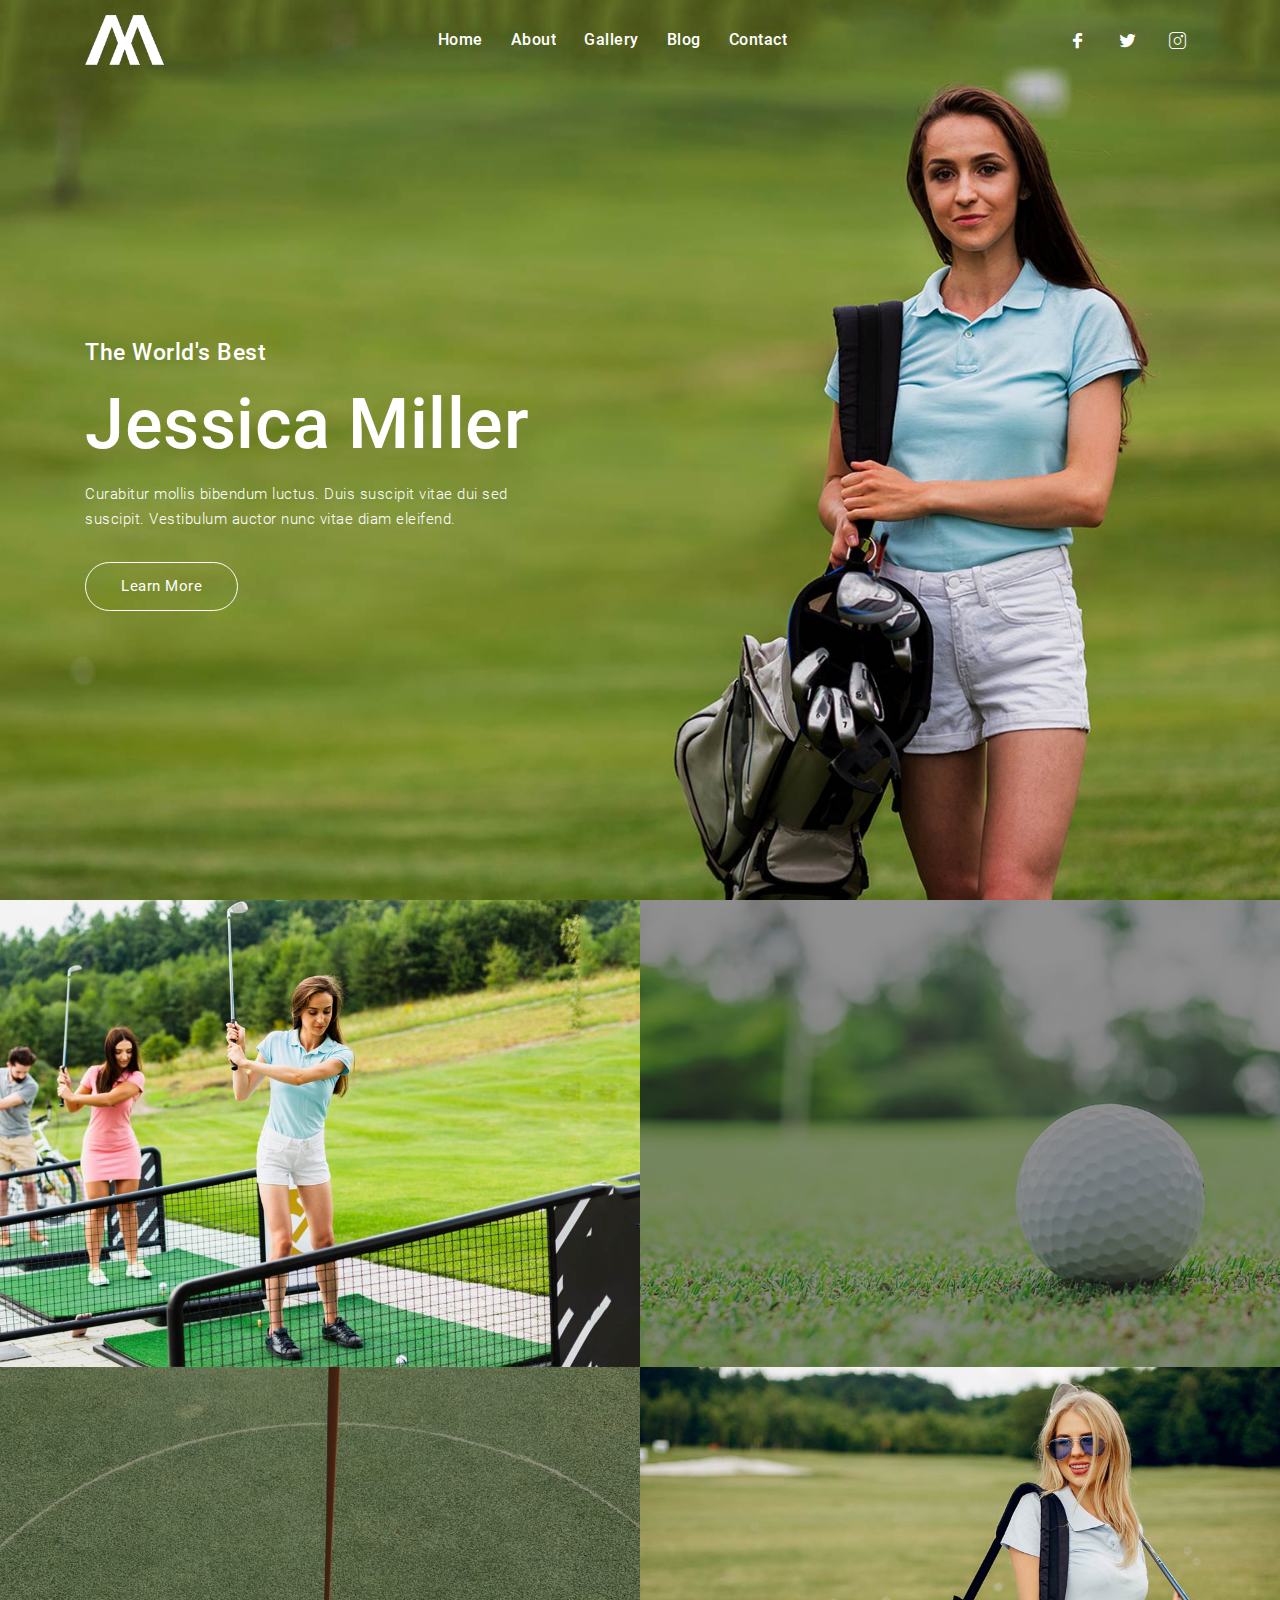
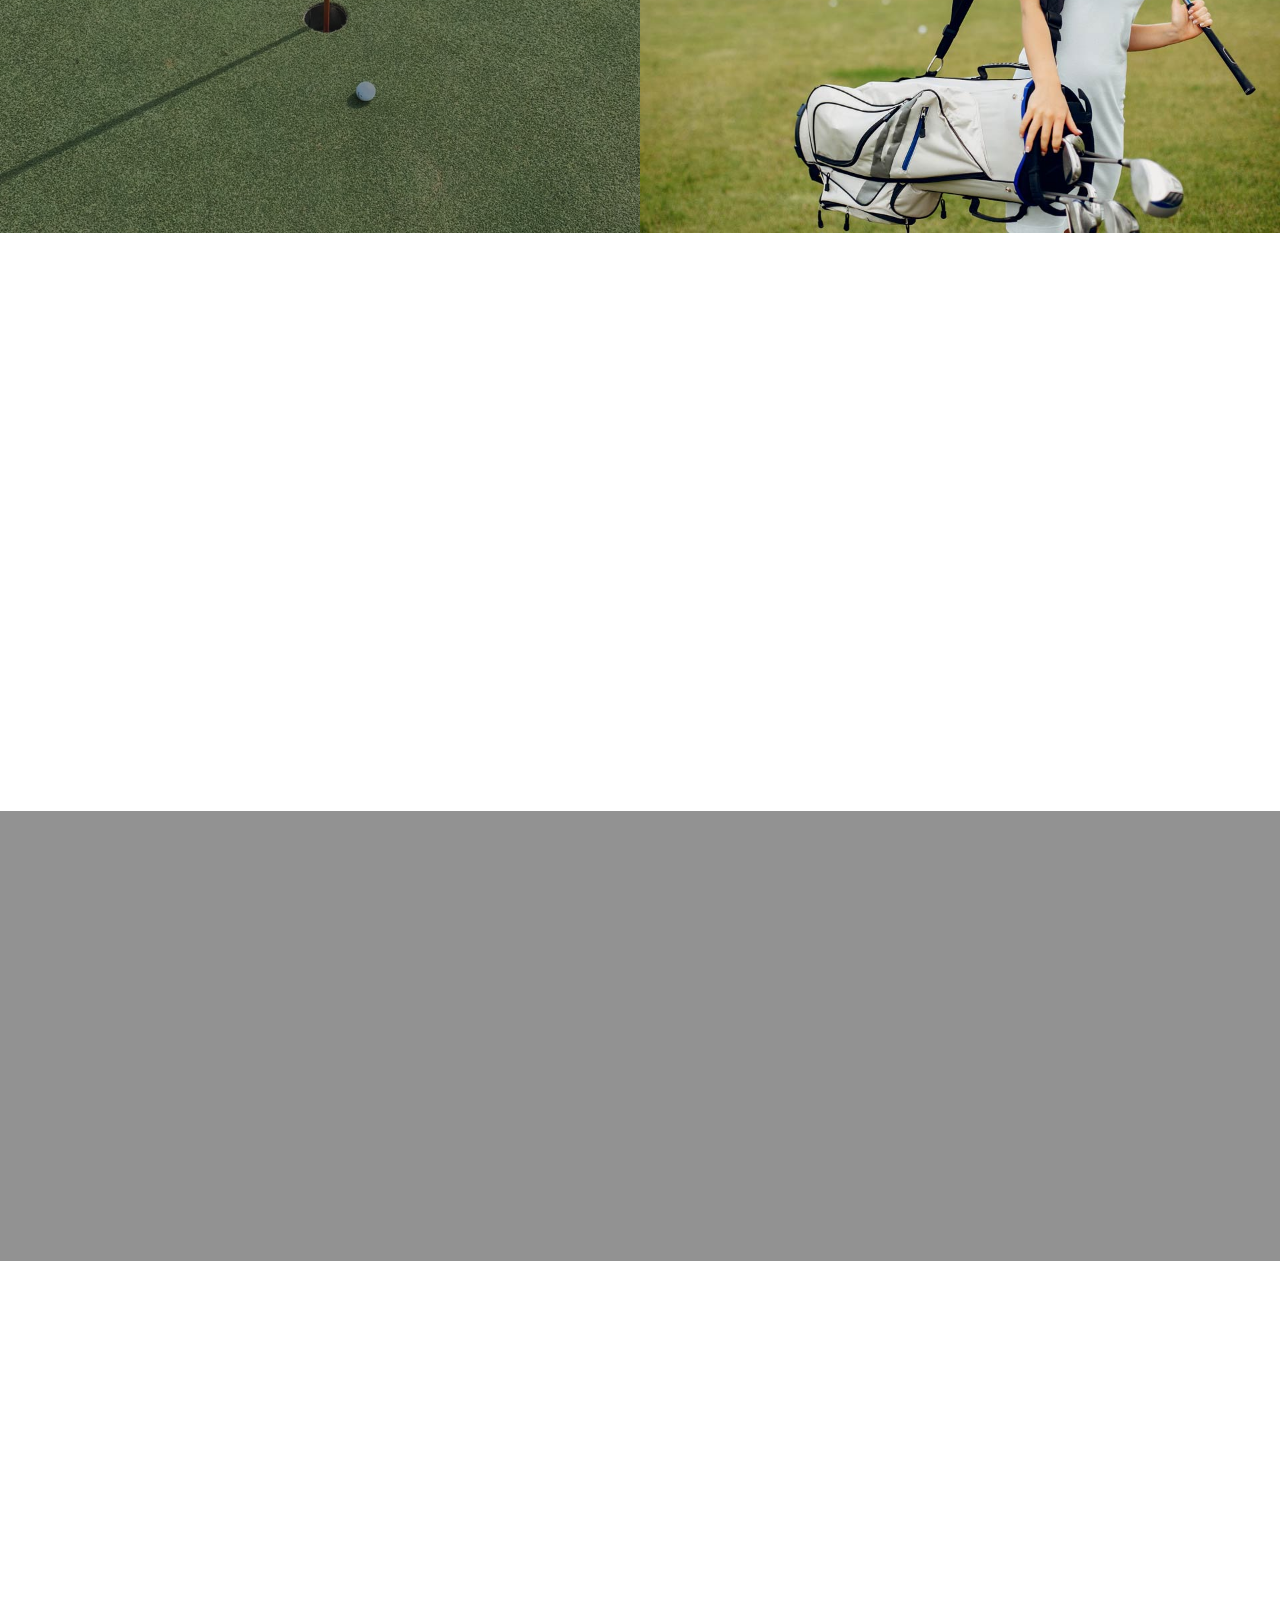
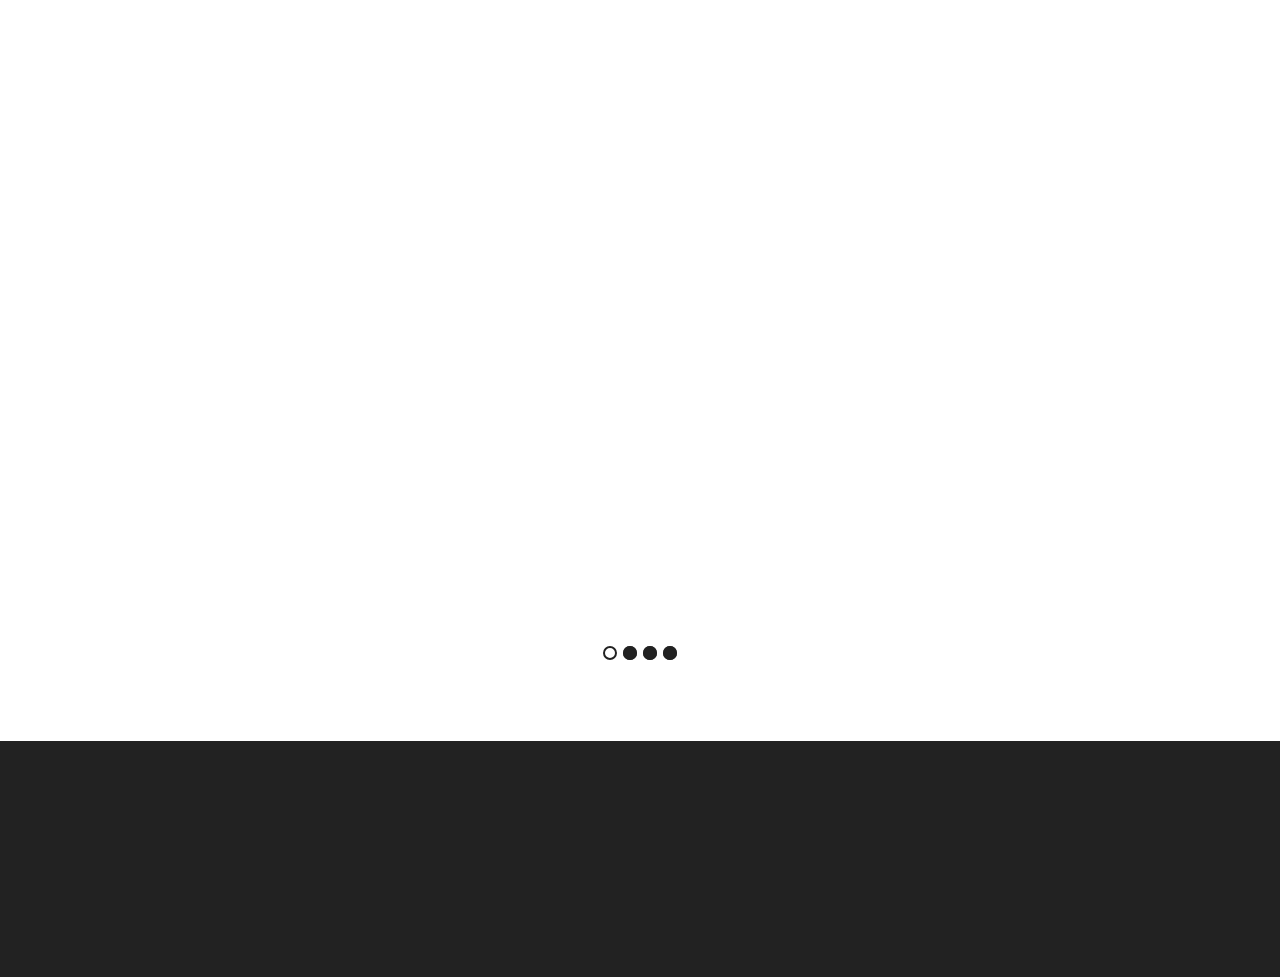
==== docs/index.html @ ceece3db "upTest" ====
<!DOCTYPE html>
<html lang="en">
<head>
     <!-- Meta Tags -->
     <meta charset="utf-8">
     <meta content="width=device-width, initial-scale=1, shrink-to-fit=no" name="viewport">
     <!-- Author -->
     <meta name="author" content="Themes Industry">
     <!-- description -->
     <meta name="description" content="MegaOne is a highly creative, modern, visually stunning and Bootstrap responsive multipurpose studio and portfolio HTML5 template with 8 ready home page demos.">
     <!-- keywords -->
     <meta name="keywords" content="Creative, modern, clean, bootstrap responsive, html5, css3, portfolio, blog, studio, templates, multipurpose, one page, corporate, start-up, studio, branding, designer, freelancer, carousel, parallax, photography, studio, masonry, grid, faq">
     <!-- Page Title -->
     <title>Golf Player | MegaOne HTML5 Template</title>
    
    <!-- Favicon -->
   
    <!-- Bundle -->
    <link rel="stylesheet" href="static/css/bundle.min.css">
    <!-- Plugin Css -->
    <link rel="stylesheet" href="static/css/cubeportfolio.min.css">
    <link rel="stylesheet" href="static/css/owl.carousel.min.css">
    <link href="static/css/jquery.fancybox.min.css" rel="stylesheet">
    <link href="static/css/LineIcons.min.css" rel="stylesheet">
    <!-- Style Sheet -->
    <link rel="stylesheet" href="static/css/style.css">
    <link rel="stylesheet" href="static/css/settings.css">
</head>

<body data-spy="scroll" data-target=".navbar" data-offset="150">


<!-- START PRELOADER  -->
<div class="loader-area">
    <div class="psoload">
        <div class="straight"></div>
        <div class="curve"></div>
        <div class="center"></div>
        <div class="inner"></div>
    </div>
</div>
<!-- END PRELOADER -->


<!-- START NAVBAR SECTION -->
<header id="header">

    <!--    NAVBAR FOR LARGE SCREEN-->
    <nav id="my-nav1" class="navbar navbar-expand-sm navbar-light rounded-bar transparent-bar">

        <div class="container bg-trans-color">
            <div class="logo">
                <a href="#home" class="scroll"><img src="static/picture/logo.png" alt="Logo Img"></a>
            </div>

            <div class="ml-auto mr-auto small-screen">
                <div class="banner-icons">
                    <a><i class="lab la-facebook-f icons"></i></a>
                </div>

                <div class="banner-icons">

                    <a class="dropdown-toggle" data-toggle="dropdown">
                        <i class="las la-shopping-cart icons"></i>
                    </a>

                    <div class="dropdown-menu dropdown-menu-right dropdown-cart">
                        <div class="arrow">
                            <i class="fas fa-caret-up user-utiliity-caret"></i>
                        </div>
                    </div>
                </div>

            </div>

            <div class="my-tog-btn">
                <span></span>
                <span></span>
                <span></span>
            </div>

            <div class="collapse navbar-collapse" id="navbarSupportedContent1">
                <div class="collapse navbar-collapse">
                    <ul id="primary" class="navbar-nav ml-auto mr-auto">

                        <li class="nav-item">
                            <a class="nav-link scroll" href="#home">Home</a>
                        </li>
                        <li class="nav-item">
                            <a class="nav-link" href="about.html">About</a>
                        </li>
                        <li class="nav-item">
                            <a class="nav-link" href="gallery.html">Gallery</a>
                        </li>
                        <li class="nav-item">
                            <a class="nav-link" href="blog.html">Blog</a>
                        </li>
                        <li class="nav-item">
                            <a class="nav-link" href="contact.html">Contact</a>
                        </li>
                    </ul>

                    <div class="banner-icons social-icons-simple">
                        <a href="#"><i class="lni lni-facebook-filled"></i></a>
                        <a href="#"><i class="lni lni-twitter-original"></i></a>
                        <a href="#"><i class="lni lni-instagram"></i></a>
                    </div>

                </div>
            </div>
        </div>
    </nav>

    <!--MODEL WINDOW FOR NAVBAR-->
    <div class="outer-window">
        <div class="navbar_small">
            <a class="close-outerwindow">
                <i class="lni lni-close"></i>
            </a>
            <div class="logo">
                <a href="#home" class="scroll"><img src="static/picture/logo-black.png" alt="Logo Img"></a>
            </div>

        </div>
        <nav class="navbar1">
            <ul class="navbar-nav">
                <li class="nav-item"><a class="nav-link" href="">Home</a></li>
                <li class="nav-item"><a class="nav-link" href="about.html">About</a></li>
                <li class="nav-item"><a class="nav-link" href="gallery.html">Gallery</a></li>
                <li class="nav-item"><a class="nav-link" href="blog.html">Blog</a></li>
                <li class="nav-item"><a class="nav-link" href="contact.html">Contact</a></li>
            </ul>
        </nav>
        <div class="side-nav-footer">
            
        </div>
    </div>

</header>
<!-- END NAVBAR SECTION -->



<section id="home" class="home bg-banner-img">
    <div class="container">
    <div class="row height">
        <div class="col-12 col-md-5 height">
            <div class="height d-flex align-items-center">
                <div class="slider-text wow fadeInLeft text-center text-lg-left" data-wow-duration=".9s">
                    <h5 class="heading mb-3 text-white">The World's Best</h5>
                    <h1 class="main-heading mb-3 text-white">Jessica Miller</h1>
                    <p class="sub-heading">Curabitur mollis bibendum luctus. Duis suscipit vitae dui sed suscipit. Vestibulum auctor nunc vitae diam eleifend.</p>
                    <a href="#diamond-wear" class="btn btn-slider white-btn rounded-pill scroll">Learn More</a>
                </div>
            </div>
        </div>
    </div>
    </div>
</section>

<section id="diamond-wear" class="diamond-wear">
    <div class="row no-gutters">
        <div class="col-12 col-md-6 order-2 order-sm-1">
            <div class="bridal-img">
                <img src="static/picture/player-training.jpg" alt="image">
            </div>
        </div>
        <div class="col-12 col-md-6 order-1 order-sm-2">
            <div class="bridal-content">
                <div class="bridal-img">
                    <img src="static/picture/golf-ball.jpg" alt="image">
                </div>
                <div class="bridal-wear-content">
                    <div class="overlay">
                        <div class="height1 d-flex justify-content-center align-items-center text-center">
                            <div class="content wow fadeInRight" data-wow-duration=".8s">
                                <h5 class="heading mb-3 text-white">Check Latest</h5>
                                <h1 class="main-heading mb-3 text-white">Achievements</h1>
                                <a href="about.html" class="btn btn-slider white-btn rounded-pill">Learn More</a>
                            </div>
                        </div>
                    </div>
                </div>
            </div>
        </div>
    </div>
</section>

<section id="gold-wear" class="gold-wear">
    <div class="row no-gutters">
        <div class="col-12 col-md-6">
            <div class="bridal-content">
            <div class="bridal-img">
                <img src="static/picture/golf-ball-2.jpg" alt="image">
            </div>
            <div class="bridal-wear-content">
                <div class="overlay">
                    <div class="height1 d-flex justify-content-center align-items-center text-center">
                        <div class="content wow fadeInLeft" data-wow-duration=".8s">
                            <h5 class="heading mb-3 text-white">Throughout My Life</h5>
                            <h1 class="main-heading mb-3 text-white">Picture Gallery</h1>
                            <a href="gallery.html" class="btn btn-slider trans-btn white-btn rounded-pill">Learn More</a>
                        </div>
                        </div>
                    </div>
                </div>
            </div>
        </div>

        <div class="col-12 col-md-6 bridal-img1">
            <div class="bridal-img">
                <img src="static/picture/woman-golfer.jpg" alt="image">
            </div>

        </div>
    </div>
</section>

<!--About sec Start-->
<section class="about-sec" id="about-sec">
    <div class="container">
        <div class="row">
            <div class="col-12 col-lg-6 text-center text-lg-left wow fadeInLeft" data-wow-delay=".8s">
                <div class="heading-area">
                    <span class="sub-heading">Established since 1930.</span>
                    <h4 class="heading">Lorem ipsum dolor sit amet, consectetur adipiscing elit.</h4>
                </div>
            </div>
            <div class="col-12 col-lg-6 d-flex align-items-center text-center text-lg-left  wow fadeInRight" data-wow-delay=".2s">
                <div class="detail-area">
                    <p class="text">
                        Curabitur mollis bibendum luctus. Duis suscipit vitae dui sed suscipit. Vestibulum auctor nunc vitae diam eleifend, in maximus metus sollicitudin. Quisque vitae sodales lectus. Nam porttitor justo sed mi finibus.
                    </p>
                </div>
            </div>
        </div>
        <div class="row features padding-top">
            <div class="col-12 col-lg-3 text-center wow fadeInUp" data-wow-delay=".3s">
                <div class="counter-box">
                    <h3 class="count">653</h3>
                    <span>Players</span>
                </div>
            </div>
            <div class="col-12 col-lg-3 text-center wow fadeInUp" data-wow-delay=".4s">
                <div class="counter-box">
                    <h3 class="count">40</h3>
                    <span>Tournaments</span>
                </div>
            </div>
            <div class="col-12 col-lg-3 text-center wow fadeInUp" data-wow-delay=".5s">
                <div class="counter-box">
                    <h3 class="count">42</h3>
                    <span>Grounds</span>
                </div>
            </div>
            <div class="col-12 col-lg-3 text-center wow fadeInUp" data-wow-delay=".6s">
                <div class="counter-box">
                    <h3 class="count">420</h3>
                    <span>Awards</span>
                </div>
            </div>
        </div>
    </div>
</section>
<!--About sec End-->

<section id="discount" class="discount bg-discount">
    <div class="overlay-discount">
        <div class="container height1">
            <div class="row height1">
                <div class="col-12 col-md-4 d-flex justify-content-center align-items-center">
                    <div class="content text-center text-md-left wow fadeInLeft" data-wow-duration=".8s">
                        <h5 class="heading mb-3 text-white">Latest News</h5>
                        <h1 class="main-heading mb-3 text-white">GOLF<br>WORLD CUP</h1>
                        <a href="#home" class="btn scroll btn-slider trans-btn white-btn rounded-pill">Learn More</a>
                    </div>
                </div>
                <div class="col-0 col-md-8 col-display"></div>
            </div>
        </div>
    </div>
</section>

<section id="blog" class="blog">
    <div class="container">
        <div class="row">
            <div class="col-md-8 offset-md-2 col-sm-12 text-center">
                <div class="product-text wow fadeInUp" data-wow-duration=".8s">
                    <h5 class="heading text-black">Our Latest News</h5>
                    <h1 class="main-heading text-black">Our Blogs</h1>
                </div>
            </div>
        </div>

        <div class="row">
            <div class="col-12">

                <div class="owl-carousel owl-theme no-gutters" id="blog-carousal">
                    <div class="item blog-item wow fadeInUp" data-wow-duration=".8s">
                        <div class="blog-img">
                            <a href="blog.html">
                                <img src="static/picture/blog1.jpg" alt="blog img">
                            </a>
                        </div>

                        <div class="blog-text text-center">
                            <div class="date d-flex justify-content-center text-black">
                                <p class="mb-0 text-black sub-heading mr-3">20 March 2020</p>
                                <p class="text-black sub-heading">by John</p>
                            </div>
                            <div class="info-blog mb-3">
                                <a href="blog.html" class="text-decoration-none"><h4 class="text-black mb-3 mt-2 blog-heading">Tiger Woods The Unstoppable </h4></a>
                            </div>
                            <a href="blog.html" class="btn btn-slider trans-btn rounded-pill">Read More</a>
                        </div>
                     </div>

                    <div class="item blog-item wow fadeInUp" data-wow-duration=".8s">
                        <div class="blog-img">
                            <a href="blog.html">
                                <img src="static/picture/blog3.jpg" alt="blog img">
                            </a>
                        </div>

                        <div class="blog-text text-center">
                            <div class="date d-flex justify-content-center text-black">
                                <p class="mb-0 text-black sub-heading mr-3">20 March 2020</p>
                                <p class="text-black sub-heading">by John</p>
                            </div>
                            <div class="info-blog mb-3">
                                <a href="blog.html" class="text-decoration-none"><h4 class="text-black mb-3 mt-2 blog-heading">New Golf Rules for 2020</h4></a>
                            </div>
                            <a href="blog.html" class="btn btn-slider trans-btn rounded-pill">Read More</a>
                        </div>
                     </div>

                    <div class="item blog-item wow fadeInUp" data-wow-duration=".8s">
                        <div class="blog-img">
                            <a href="blog.html">
                                <img src="static/picture/blog2.jpg" alt="blog img">
                            </a>
                        </div>

                        <div class="blog-text text-center">
                            <div class="date d-flex justify-content-center text-black">
                                <p class="mb-0 text-black sub-heading mr-3">20 March 2020</p>
                                <p class="text-black sub-heading">by John</p>
                            </div>
                            <div class="info-blog mb-3">
                                <a href="blog.html" class="text-decoration-none"><h4 class="text-black mb-3 mt-2 blog-heading">New Golf Ground in UK</h4></a>
                            </div>
                            <a href="blog.html" class="btn btn-slider trans-btn rounded-pill">Read More</a>
                        </div>
                    </div>

                    <div class="item blog-item wow fadeInUp" data-wow-duration=".8s">
                        <div class="blog-img">
                            <a href="blog.html">
                                <img src="static/picture/blog4.jpg" alt="blog img">
                            </a>
                        </div>

                        <div class="blog-text text-center">
                            <div class="date d-flex justify-content-center text-black">
                                <p class="mb-0 text-black sub-heading mr-3">20 March 2020</p>
                                <p class="text-black sub-heading">by John</p>
                            </div>
                            <div class="info-blog mb-3">
                                <a href="blog.html" class="text-decoration-none"><h4 class="text-black mb-3 mt-2 blog-heading">New Golf Club</h4></a>
                            </div>
                            <a href="blog.html" class="btn btn-slider trans-btn rounded-pill">Read More</a>
                        </div>
                    </div>
                </div>

            </div>
        </div>
    </div>
</section>

<section id="footer" class="footer">
    <div class="container">
        <div class="row">
            <div class="col-12 text-center wow fadeIn" data-wow-duration=".8s">
                <ul class="footer_ul">
                    <li class="footer_list"><i class="lni lni-facebook-filled"></i></li>
                    <li class="footer_list"><i class="lni lni-twitter-original"></i></li>
                    <li class="footer_list"><i class="lni lni-google"></i></li>
                    <li class="footer_list"><i class="lni lni-instagram-filled"></i></li>
                </ul>
                <p class="info footer_text">Copyright &copy; 2022.Company name All rights reserved.<a target="_blank" href="https://sc.chinaz.com/moban/">&#x7F51;&#x9875;&#x6A21;&#x677F;</a></p>
            </div>
        </div>
    </div>
</section>





<!-- JavaScript -->
<script src="static/js/bundle.min.js"></script>

<!-- Plugin Js -->
<script src="static/js/jquery.appear.js"></script>
<script src="static/js/jquery.fancybox.min.js"></script>
<script src="static/js/owl.carousel.min.js"></script>
<script src="static/js/parallaxie.min.js"></script>
<script src="static/js/wow.min.js"></script>
<script src="static/js/jquery.cubeportfolio.min.js"></script>
<!-- REVOLUTION JS FILES -->
<script src="static/js/jquery.themepunch.tools.min.js"></script>
<script src="static/js/jquery.themepunch.revolution.min.js"></script>
<!-- SLIDER REVOLUTION EXTENSIONS -->
<script src="static/js/revolution.extension.actions.min.js"></script>
<script src="static/js/revolution.extension.carousel.min.js"></script>
<script src="static/js/revolution.extension.kenburn.min.js"></script>
<script src="static/js/revolution.extension.layeranimation.min.js"></script>
<script src="static/js/revolution.extension.migration.min.js"></script>
<script src="static/js/revolution.extension.migration.min.js"></script>
<script src="static/js/revolution.extension.parallax.min.js"></script>
<script src="static/js/revolution.extension.slideanims.min.js"></script>
<script src="static/js/revolution.extension.video.min.js"></script>

<!-- custom script -->
<script src="static/js/function.js"></script>
</body>
</html>
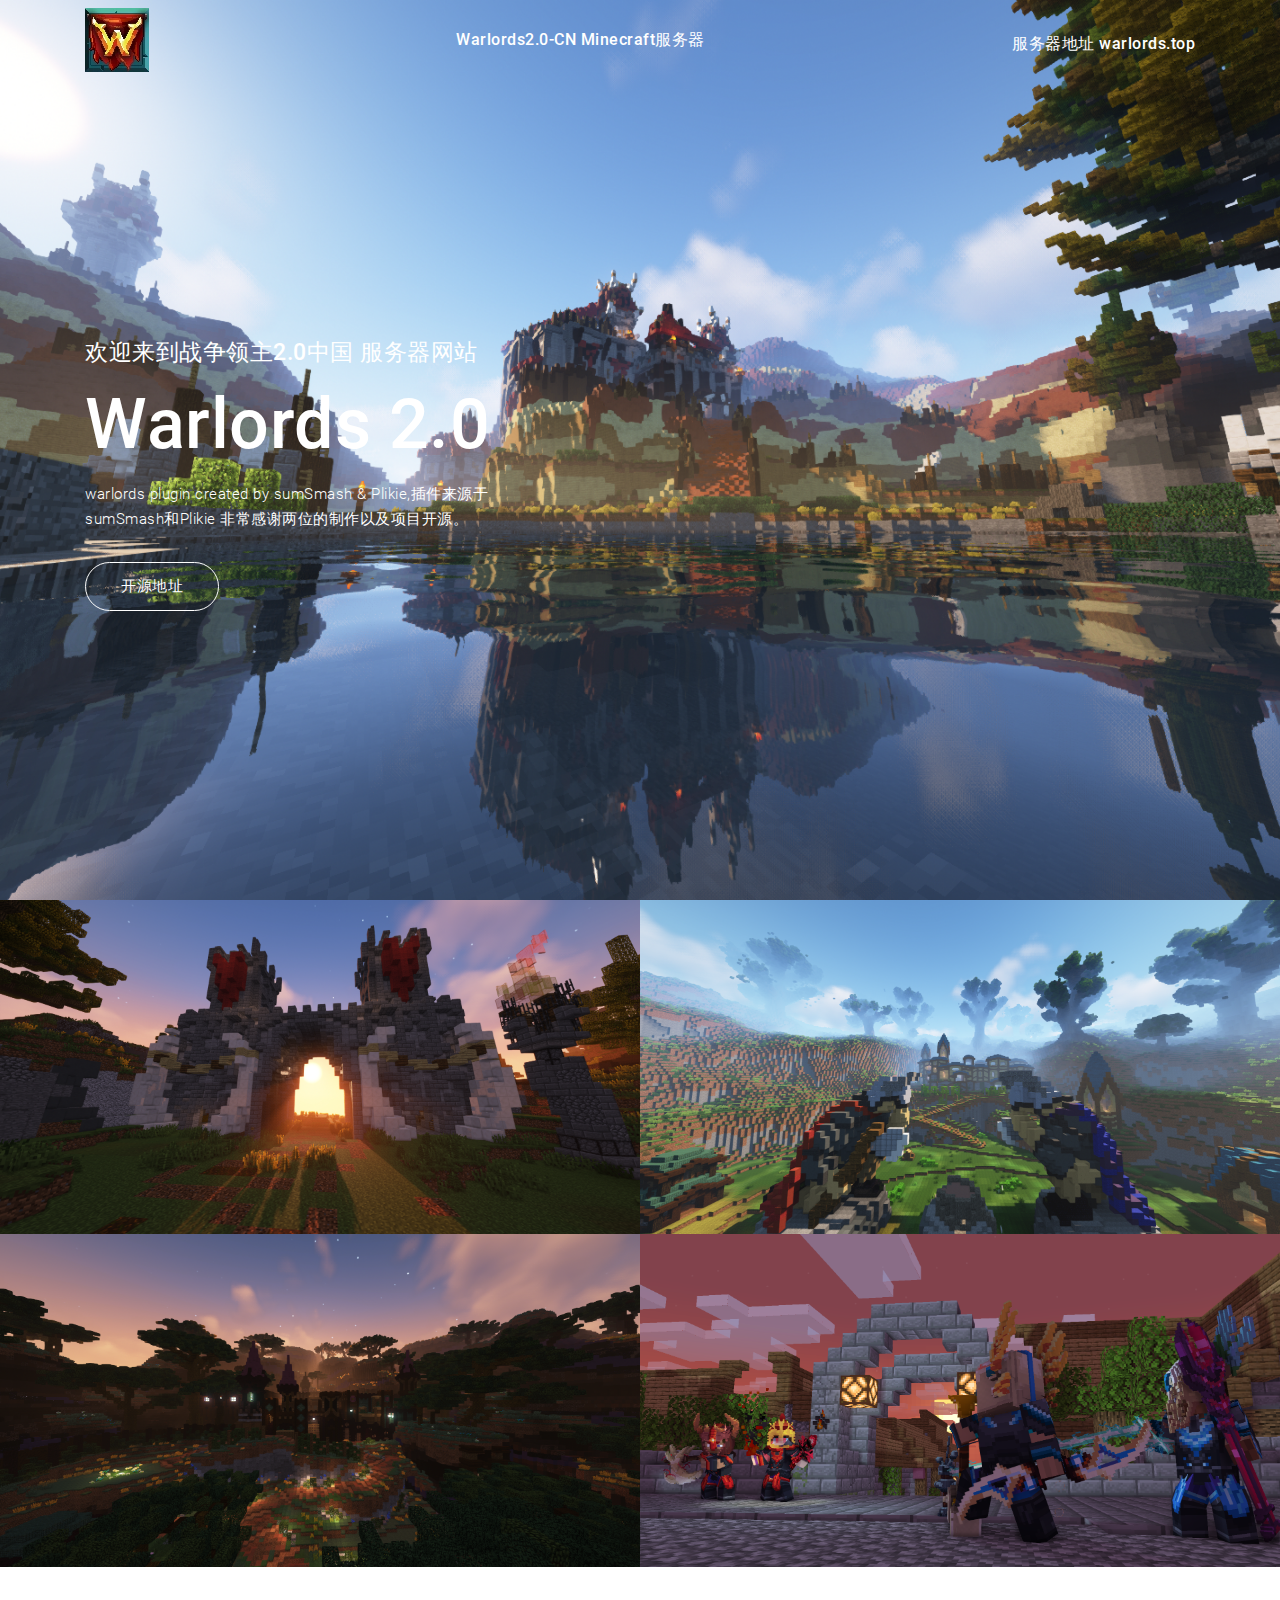
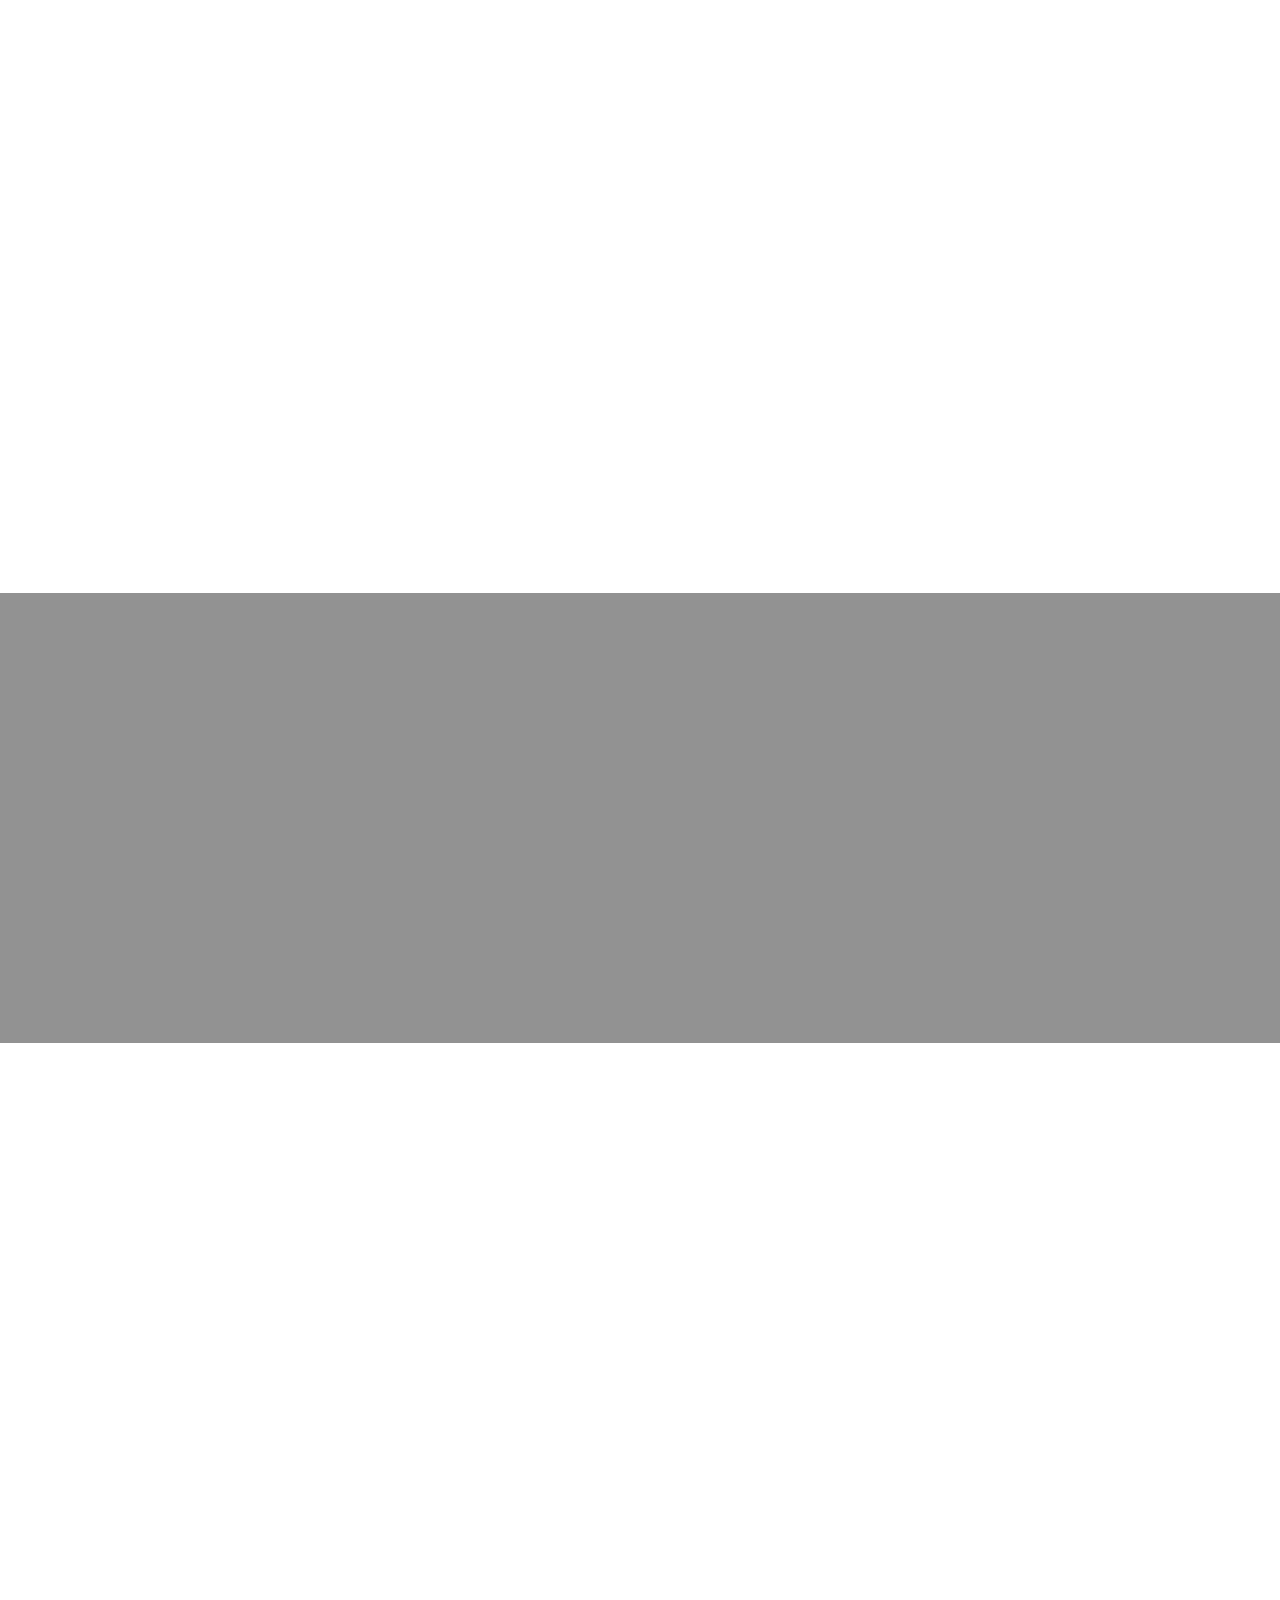
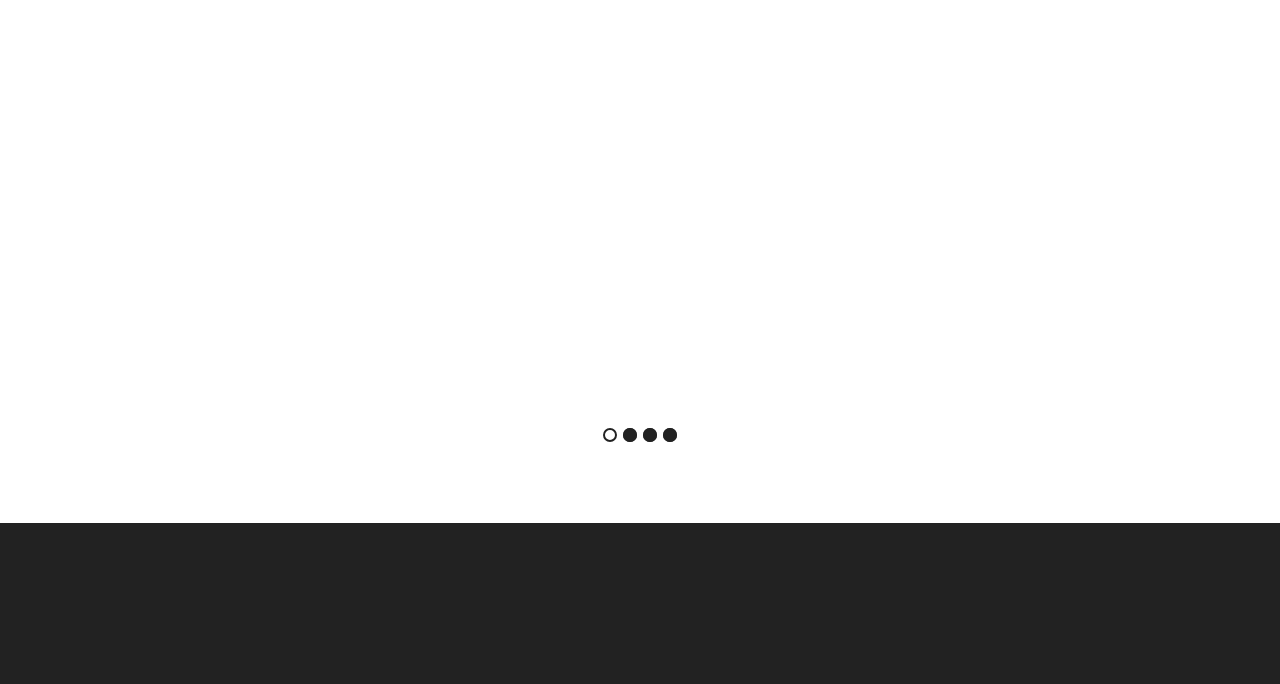
==== commit 13b8a623: "edit" ====
--- a/docs/index.html
+++ b/docs/index.html
@@ -14,7 +14,7 @@
      <title>Golf Player | MegaOne HTML5 Template</title>
     
     <!-- Favicon -->
-   
+    <link href="static/image/logo.ico" rel="shortcut icon">
     <!-- Bundle -->
     <link rel="stylesheet" href="static/css/bundle.min.css">
     <!-- Plugin Css -->
@@ -54,9 +54,6 @@
             </div>
 
             <div class="ml-auto mr-auto small-screen">
-                <div class="banner-icons">
-                    <a><i class="lab la-facebook-f icons"></i></a>
-                </div>
 
                 <div class="banner-icons">
 
@@ -84,58 +81,18 @@
                     <ul id="primary" class="navbar-nav ml-auto mr-auto">
 
                         <li class="nav-item">
-                            <a class="nav-link scroll" href="#home">Home</a>
-                        </li>
-                        <li class="nav-item">
-                            <a class="nav-link" href="about.html">About</a>
-                        </li>
-                        <li class="nav-item">
-                            <a class="nav-link" href="gallery.html">Gallery</a>
-                        </li>
-                        <li class="nav-item">
-                            <a class="nav-link" href="blog.html">Blog</a>
-                        </li>
-                        <li class="nav-item">
-                            <a class="nav-link" href="contact.html">Contact</a>
+                            <a class="nav-link scroll" href="#home">Warlords2.0-CN Minecraft服务器</a>
                         </li>
                     </ul>
 
-                    <div class="banner-icons social-icons-simple">
-                        <a href="#"><i class="lni lni-facebook-filled"></i></a>
-                        <a href="#"><i class="lni lni-twitter-original"></i></a>
-                        <a href="#"><i class="lni lni-instagram"></i></a>
+                    <div class="navbar-nav">
+                        <a class="nav-link scroll" href="#home">服务器地址 warlords.top</a>
                     </div>
 
                 </div>
             </div>
         </div>
     </nav>
-
-    <!--MODEL WINDOW FOR NAVBAR-->
-    <div class="outer-window">
-        <div class="navbar_small">
-            <a class="close-outerwindow">
-                <i class="lni lni-close"></i>
-            </a>
-            <div class="logo">
-                <a href="#home" class="scroll"><img src="static/picture/logo-black.png" alt="Logo Img"></a>
-            </div>
-
-        </div>
-        <nav class="navbar1">
-            <ul class="navbar-nav">
-                <li class="nav-item"><a class="nav-link" href="">Home</a></li>
-                <li class="nav-item"><a class="nav-link" href="about.html">About</a></li>
-                <li class="nav-item"><a class="nav-link" href="gallery.html">Gallery</a></li>
-                <li class="nav-item"><a class="nav-link" href="blog.html">Blog</a></li>
-                <li class="nav-item"><a class="nav-link" href="contact.html">Contact</a></li>
-            </ul>
-        </nav>
-        <div class="side-nav-footer">
-            
-        </div>
-    </div>
-
 </header>
 <!-- END NAVBAR SECTION -->
 
@@ -147,10 +104,10 @@
         <div class="col-12 col-md-5 height">
             <div class="height d-flex align-items-center">
                 <div class="slider-text wow fadeInLeft text-center text-lg-left" data-wow-duration=".9s">
-                    <h5 class="heading mb-3 text-white">The World's Best</h5>
-                    <h1 class="main-heading mb-3 text-white">Jessica Miller</h1>
-                    <p class="sub-heading">Curabitur mollis bibendum luctus. Duis suscipit vitae dui sed suscipit. Vestibulum auctor nunc vitae diam eleifend.</p>
-                    <a href="#diamond-wear" class="btn btn-slider white-btn rounded-pill scroll">Learn More</a>
+                    <h5 class="heading mb-3 text-white">欢迎来到战争领主2.0中国 服务器网站</h5>
+                    <h1 class="main-heading mb-3 text-white">Warlords 2.0</h1>
+                    <p class="sub-heading">warlords plugin created by sumSmash & Plikie,插件来源于sumSmash和Plikie 非常感谢两位的制作以及项目开源。</p>
+                    <a href="https://github.com/ebicep/Warlords" class="btn btn-slider white-btn rounded-pill">开源地址</a>
                 </div>
             </div>
         </div>
@@ -162,24 +119,13 @@
     <div class="row no-gutters">
         <div class="col-12 col-md-6 order-2 order-sm-1">
             <div class="bridal-img">
-                <img src="static/picture/player-training.jpg" alt="image">
+                <img src="static/picture/screenshots-1.png" alt="image">
             </div>
         </div>
         <div class="col-12 col-md-6 order-1 order-sm-2">
             <div class="bridal-content">
                 <div class="bridal-img">
-                    <img src="static/picture/golf-ball.jpg" alt="image">
-                </div>
-                <div class="bridal-wear-content">
-                    <div class="overlay">
-                        <div class="height1 d-flex justify-content-center align-items-center text-center">
-                            <div class="content wow fadeInRight" data-wow-duration=".8s">
-                                <h5 class="heading mb-3 text-white">Check Latest</h5>
-                                <h1 class="main-heading mb-3 text-white">Achievements</h1>
-                                <a href="about.html" class="btn btn-slider white-btn rounded-pill">Learn More</a>
-                            </div>
-                        </div>
-                    </div>
+                    <img src="static/picture/screenshots-2.png" alt="image">
                 </div>
             </div>
         </div>
@@ -191,17 +137,10 @@
         <div class="col-12 col-md-6">
             <div class="bridal-content">
             <div class="bridal-img">
-                <img src="static/picture/golf-ball-2.jpg" alt="image">
+                <img src="static/picture/screenshots-3.png" alt="image">
             </div>
             <div class="bridal-wear-content">
-                <div class="overlay">
-                    <div class="height1 d-flex justify-content-center align-items-center text-center">
-                        <div class="content wow fadeInLeft" data-wow-duration=".8s">
-                            <h5 class="heading mb-3 text-white">Throughout My Life</h5>
-                            <h1 class="main-heading mb-3 text-white">Picture Gallery</h1>
-                            <a href="gallery.html" class="btn btn-slider trans-btn white-btn rounded-pill">Learn More</a>
-                        </div>
-                        </div>
+                <div class="height1 d-flex justify-content-center align-items-center text-center">
                     </div>
                 </div>
             </div>
@@ -209,9 +148,8 @@
 
         <div class="col-12 col-md-6 bridal-img1">
             <div class="bridal-img">
-                <img src="static/picture/woman-golfer.jpg" alt="image">
-            </div>
-
+                <img src="static/picture/screenshots-4.png" alt="image">
+            </div>
         </div>
     </div>
 </section>
@@ -222,14 +160,14 @@
         <div class="row">
             <div class="col-12 col-lg-6 text-center text-lg-left wow fadeInLeft" data-wow-delay=".8s">
                 <div class="heading-area">
-                    <span class="sub-heading">Established since 1930.</span>
-                    <h4 class="heading">Lorem ipsum dolor sit amet, consectetur adipiscing elit.</h4>
+                    <span class="sub-heading">服务器始于2022年4月12日.</span>
+                    <h4 class="heading">已累计运行超过4个月20天.目前因大部分玩家学业原因正处于停服状态.</h4>
                 </div>
             </div>
             <div class="col-12 col-lg-6 d-flex align-items-center text-center text-lg-left  wow fadeInRight" data-wow-delay=".2s">
                 <div class="detail-area">
                     <p class="text">
-                        Curabitur mollis bibendum luctus. Duis suscipit vitae dui sed suscipit. Vestibulum auctor nunc vitae diam eleifend, in maximus metus sollicitudin. Quisque vitae sodales lectus. Nam porttitor justo sed mi finibus.
+                        我们欢迎每一位Warlords战争领主玩家。在活跃期间会不定时举办服务器锦标赛，每个玩家根据经验与实力不同，将会更加平均的分配队伍以及职业选择。所有玩家不受等级限制,武器与技能数值将保持一致。所有数据将独立于mangoDB数据库，与Hypixel无任何关联。
                     </p>
                 </div>
             </div>
@@ -237,26 +175,26 @@
         <div class="row features padding-top">
             <div class="col-12 col-lg-3 text-center wow fadeInUp" data-wow-delay=".3s">
                 <div class="counter-box">
-                    <h3 class="count">653</h3>
-                    <span>Players</span>
+                    <h3 class="count">53</h3>
+                    <span>玩家数</span>
                 </div>
             </div>
             <div class="col-12 col-lg-3 text-center wow fadeInUp" data-wow-delay=".4s">
                 <div class="counter-box">
-                    <h3 class="count">40</h3>
-                    <span>Tournaments</span>
+                    <h3 class="count">91</h3>
+                    <span>锦标赛</span>
                 </div>
             </div>
             <div class="col-12 col-lg-3 text-center wow fadeInUp" data-wow-delay=".5s">
                 <div class="counter-box">
-                    <h3 class="count">42</h3>
-                    <span>Grounds</span>
+                    <h3 class="count">5</h3>
+                    <span>地图数</span>
                 </div>
             </div>
             <div class="col-12 col-lg-3 text-center wow fadeInUp" data-wow-delay=".6s">
                 <div class="counter-box">
-                    <h3 class="count">420</h3>
-                    <span>Awards</span>
+                    <h3 class="count">29</h3>
+                    <span>最大在线</span>
                 </div>
             </div>
         </div>
@@ -270,9 +208,9 @@
             <div class="row height1">
                 <div class="col-12 col-md-4 d-flex justify-content-center align-items-center">
                     <div class="content text-center text-md-left wow fadeInLeft" data-wow-duration=".8s">
-                        <h5 class="heading mb-3 text-white">Latest News</h5>
-                        <h1 class="main-heading mb-3 text-white">GOLF<br>WORLD CUP</h1>
-                        <a href="#home" class="btn scroll btn-slider trans-btn white-btn rounded-pill">Learn More</a>
+                        <h5 class="heading mb-3 text-white">Warlords2.0</h5>
+                        <h1 class="main-heading mb-3 text-white">统计列表</h1>
+                        <a href="#" class="btn scroll btn-slider trans-btn white-btn rounded-pill">暂未开放</a>
                     </div>
                 </div>
                 <div class="col-0 col-md-8 col-display"></div>
@@ -286,8 +224,8 @@
         <div class="row">
             <div class="col-md-8 offset-md-2 col-sm-12 text-center">
                 <div class="product-text wow fadeInUp" data-wow-duration=".8s">
-                    <h5 class="heading text-black">Our Latest News</h5>
-                    <h1 class="main-heading text-black">Our Blogs</h1>
+                    <h5 class="heading text-black">立刻加入我们</h5>
+                    <h1 class="main-heading text-black">服务器交流地址</h1>
                 </div>
             </div>
         </div>
@@ -298,79 +236,77 @@
                 <div class="owl-carousel owl-theme no-gutters" id="blog-carousal">
                     <div class="item blog-item wow fadeInUp" data-wow-duration=".8s">
                         <div class="blog-img">
-                            <a href="blog.html">
+                            <a >
                                 <img src="static/picture/blog1.jpg" alt="blog img">
                             </a>
                         </div>
 
                         <div class="blog-text text-center">
                             <div class="date d-flex justify-content-center text-black">
-                                <p class="mb-0 text-black sub-heading mr-3">20 March 2020</p>
-                                <p class="text-black sub-heading">by John</p>
+                                <p class="mb-0 text-black sub-heading mr-3">多频道交流</p>
                             </div>
                             <div class="info-blog mb-3">
-                                <a href="blog.html" class="text-decoration-none"><h4 class="text-black mb-3 mt-2 blog-heading">Tiger Woods The Unstoppable </h4></a>
-                            </div>
-                            <a href="blog.html" class="btn btn-slider trans-btn rounded-pill">Read More</a>
+                                <a  class="text-decoration-none"><h4 class="text-black mb-3 mt-2 blog-heading">服务器QQ频道 交流区 </h4></a>
+                            </div>
+                            <a href="https://qun.qq.com/qqweb/qunpro/share?_wv=3&_wwv=128&appChannel=share&inviteCode=1W71NAv&from=246610&biz=ka" class="btn btn-slider trans-btn rounded-pill">点击加入</a>
                         </div>
                      </div>
 
                     <div class="item blog-item wow fadeInUp" data-wow-duration=".8s">
                         <div class="blog-img">
-                            <a href="blog.html">
+                            <a >
                                 <img src="static/picture/blog3.jpg" alt="blog img">
                             </a>
                         </div>
 
                         <div class="blog-text text-center">
                             <div class="date d-flex justify-content-center text-black">
-                                <p class="mb-0 text-black sub-heading mr-3">20 March 2020</p>
-                                <p class="text-black sub-heading">by John</p>
+                                <p class="mb-0 text-black sub-heading mr-3">Github issues</p>
                             </div>
                             <div class="info-blog mb-3">
-                                <a href="blog.html" class="text-decoration-none"><h4 class="text-black mb-3 mt-2 blog-heading">New Golf Rules for 2020</h4></a>
-                            </div>
-                            <a href="blog.html" class="btn btn-slider trans-btn rounded-pill">Read More</a>
+                                <a  class="text-decoration-none"><h4 class="text-black mb-3 mt-2 blog-heading">建议与反馈</h4></a>
+                            </div>
+                            <a href="https://github.com/TCmanna/Warlords2-TranslateToChinese/issues" class="btn btn-slider trans-btn rounded-pill">点击进入</a>
                         </div>
                      </div>
+
 
                     <div class="item blog-item wow fadeInUp" data-wow-duration=".8s">
                         <div class="blog-img">
-                            <a href="blog.html">
+                            <a >
+                                <img src="static/picture/blog4.jpg" alt="blog img">
+                            </a>
+                        </div>
+
+                        <div class="blog-text text-center">
+                            <div class="date d-flex justify-content-center text-black">
+                                <p class="mb-0 text-black sub-heading mr-3">QQ群聊</p>
+                            </div>
+                            <div class="info-blog mb-3">
+                                <a  class="text-decoration-none"><h4 class="text-black mb-3 mt-2 blog-heading">锦标赛聊天交流群</h4></a>
+                            </div>
+                            <a href="#" class="btn btn-slider trans-btn rounded-pill">点击加入</a>
+                        </div>
+                    </div>
+
+                    <div class="item blog-item wow fadeInUp" data-wow-duration=".8s">
+                        <div class="blog-img">
+                            <a >
                                 <img src="static/picture/blog2.jpg" alt="blog img">
                             </a>
                         </div>
 
                         <div class="blog-text text-center">
                             <div class="date d-flex justify-content-center text-black">
-                                <p class="mb-0 text-black sub-heading mr-3">20 March 2020</p>
-                                <p class="text-black sub-heading">by John</p>
+                                <p class="mb-0 text-black sub-heading mr-3">材质包相关</p>
                             </div>
                             <div class="info-blog mb-3">
-                                <a href="blog.html" class="text-decoration-none"><h4 class="text-black mb-3 mt-2 blog-heading">New Golf Ground in UK</h4></a>
-                            </div>
-                            <a href="blog.html" class="btn btn-slider trans-btn rounded-pill">Read More</a>
-                        </div>
-                    </div>
-
-                    <div class="item blog-item wow fadeInUp" data-wow-duration=".8s">
-                        <div class="blog-img">
-                            <a href="blog.html">
-                                <img src="static/picture/blog4.jpg" alt="blog img">
-                            </a>
-                        </div>
-
-                        <div class="blog-text text-center">
-                            <div class="date d-flex justify-content-center text-black">
-                                <p class="mb-0 text-black sub-heading mr-3">20 March 2020</p>
-                                <p class="text-black sub-heading">by John</p>
-                            </div>
-                            <div class="info-blog mb-3">
-                                <a href="blog.html" class="text-decoration-none"><h4 class="text-black mb-3 mt-2 blog-heading">New Golf Club</h4></a>
-                            </div>
-                            <a href="blog.html" class="btn btn-slider trans-btn rounded-pill">Read More</a>
-                        </div>
-                    </div>
+                                <a  class="text-decoration-none"><h4 class="text-black mb-3 mt-2 blog-heading">服务器游戏资源包</h4></a>
+                            </div>
+                            <a href="https://wwd.lanzouy.com/idzeP035d7xc" class="btn btn-slider trans-btn rounded-pill">点击下载</a>
+                        </div>
+                    </div>
+
                 </div>
 
             </div>
@@ -382,13 +318,7 @@
     <div class="container">
         <div class="row">
             <div class="col-12 text-center wow fadeIn" data-wow-duration=".8s">
-                <ul class="footer_ul">
-                    <li class="footer_list"><i class="lni lni-facebook-filled"></i></li>
-                    <li class="footer_list"><i class="lni lni-twitter-original"></i></li>
-                    <li class="footer_list"><i class="lni lni-google"></i></li>
-                    <li class="footer_list"><i class="lni lni-instagram-filled"></i></li>
-                </ul>
-                <p class="info footer_text">Copyright &copy; 2022.Company name All rights reserved.<a target="_blank" href="https://sc.chinaz.com/moban/">&#x7F51;&#x9875;&#x6A21;&#x677F;</a></p>
+                <p class="info footer_text">WarlordsCN server &copy; 2022.插件代码均与hypixel服务器无关</p>
             </div>
         </div>
     </div>
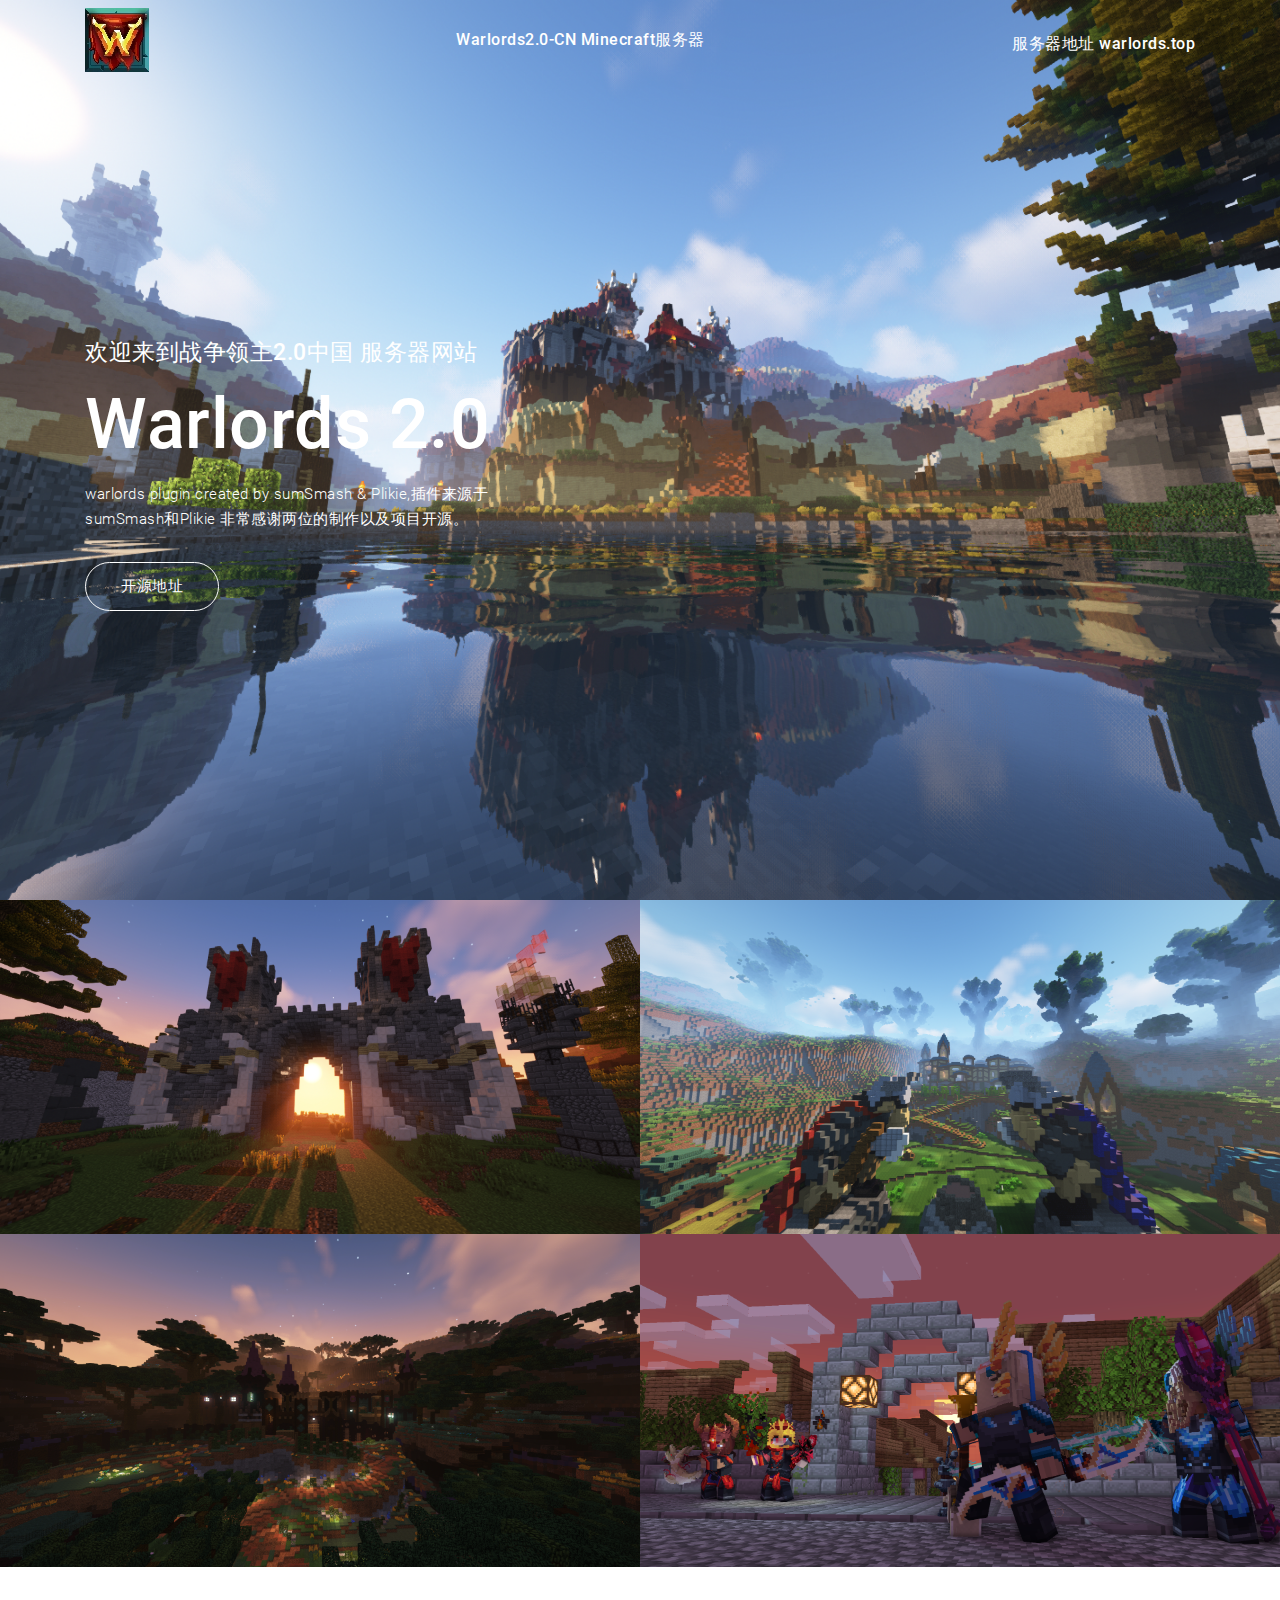
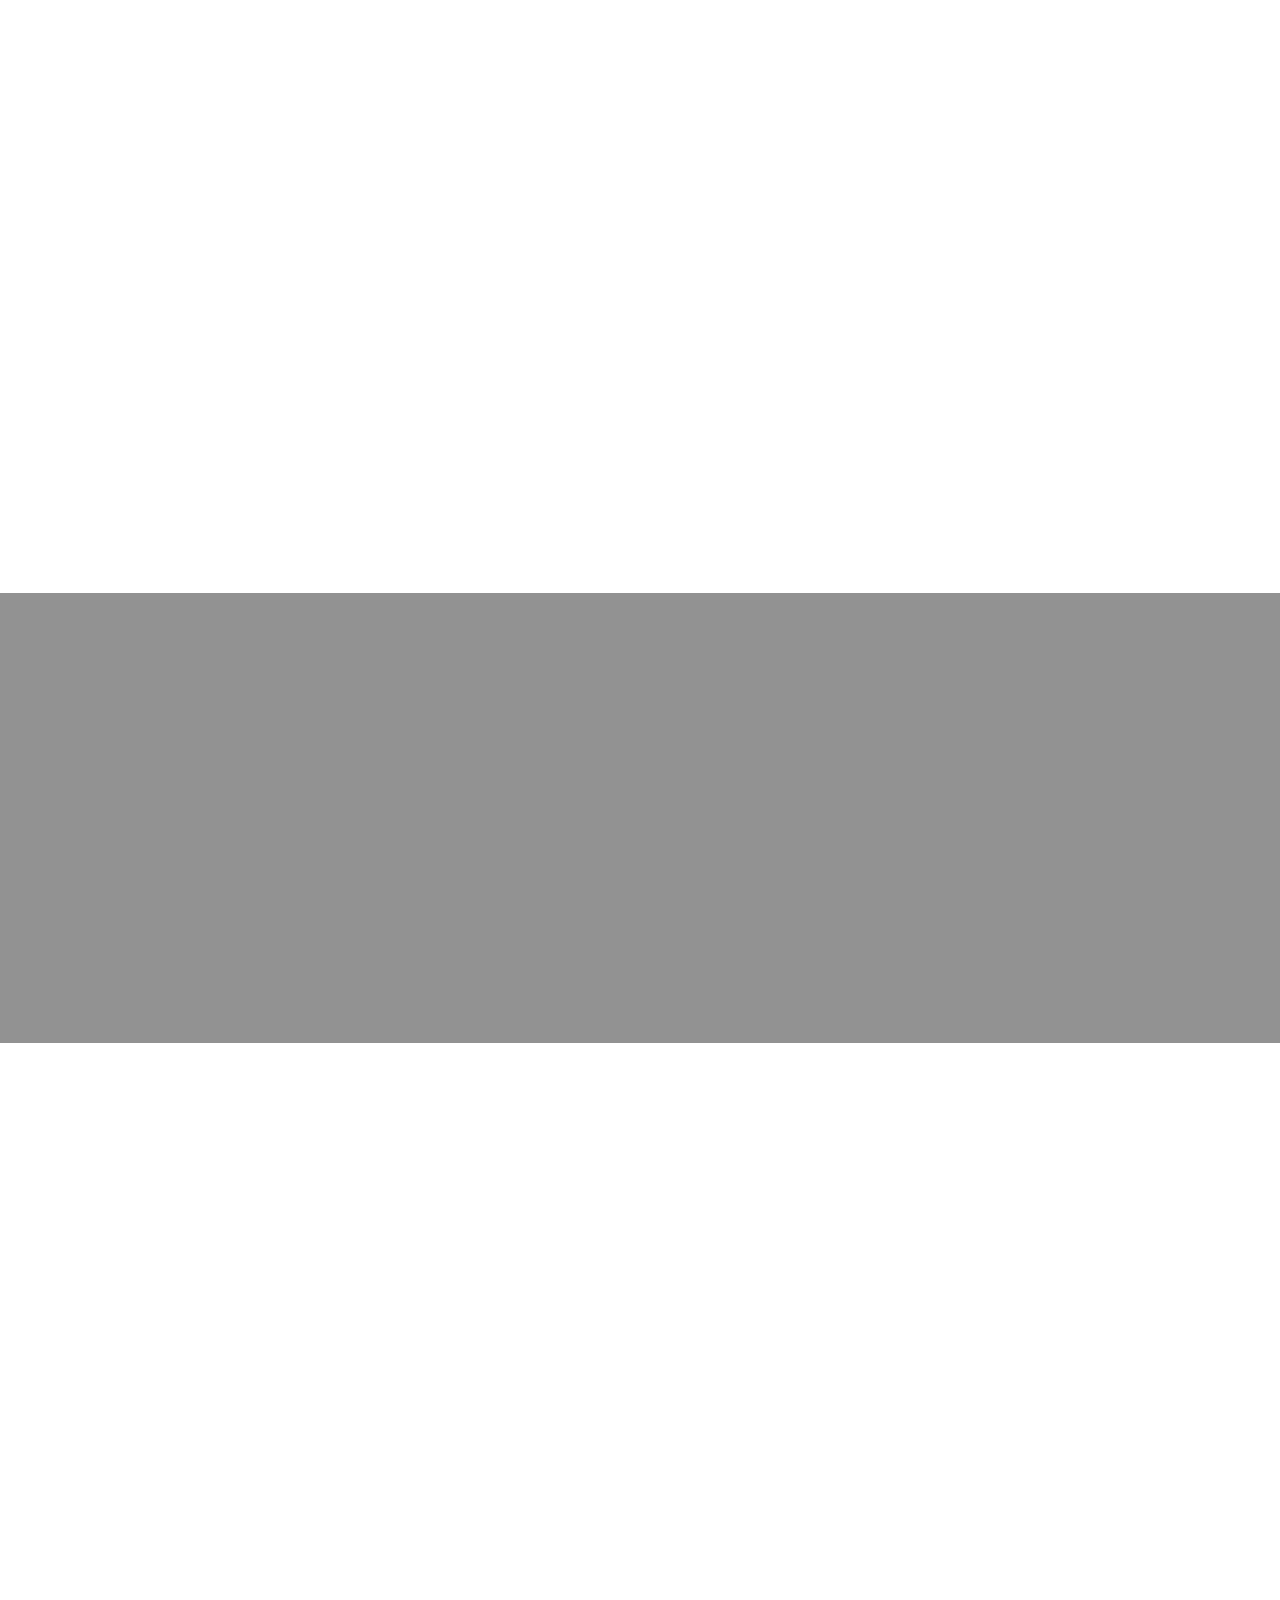
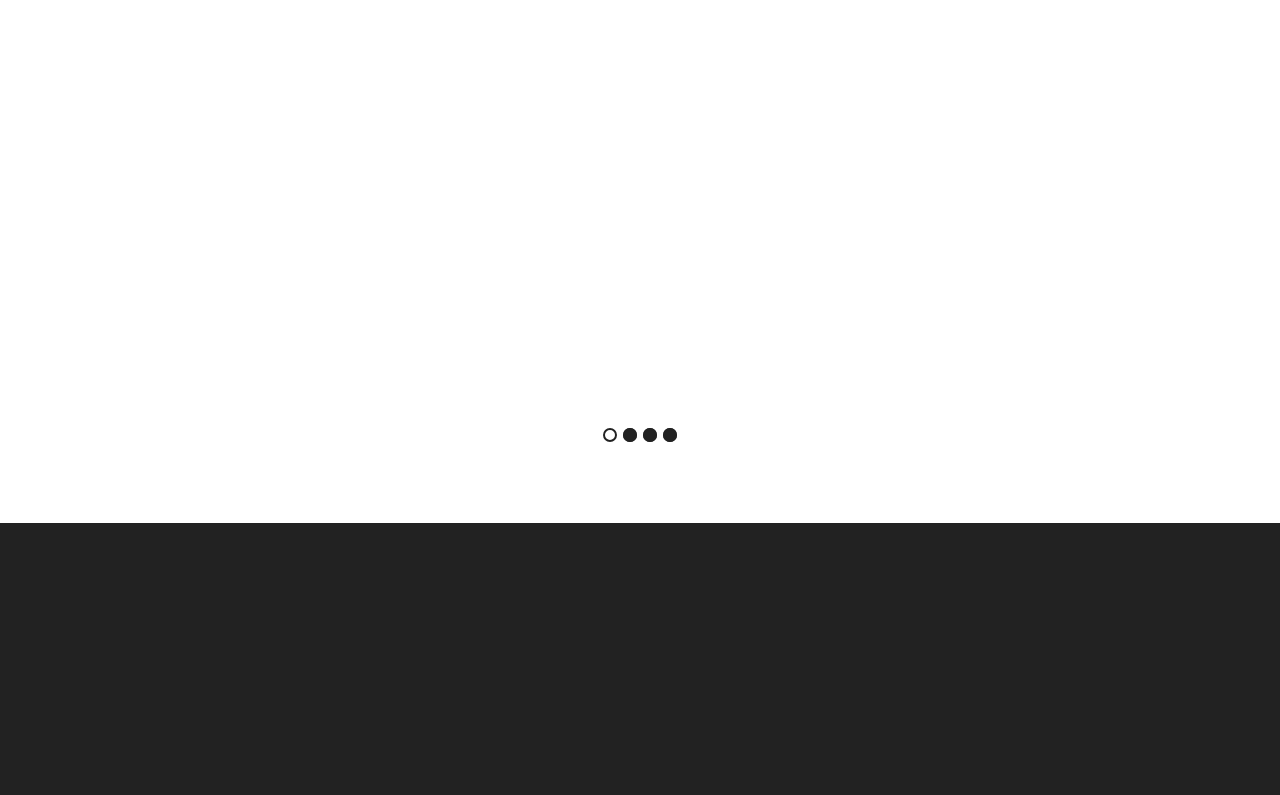
==== commit a1169582: "edit" ====
--- a/docs/index.html
+++ b/docs/index.html
@@ -11,7 +11,7 @@
      <!-- keywords -->
      <meta name="keywords" content="Creative, modern, clean, bootstrap responsive, html5, css3, portfolio, blog, studio, templates, multipurpose, one page, corporate, start-up, studio, branding, designer, freelancer, carousel, parallax, photography, studio, masonry, grid, faq">
      <!-- Page Title -->
-     <title>Golf Player | MegaOne HTML5 Template</title>
+     <title>战争领主2.0服务器</title>
     
     <!-- Favicon -->
     <link href="static/image/logo.ico" rel="shortcut icon">
@@ -319,6 +319,7 @@
         <div class="row">
             <div class="col-12 text-center wow fadeIn" data-wow-duration=".8s">
                 <p class="info footer_text">WarlordsCN server &copy; 2022.插件代码均与hypixel服务器无关</p>
+                <p class="info footer_text">联系邮箱email@warlords.top</p>
             </div>
         </div>
     </div>
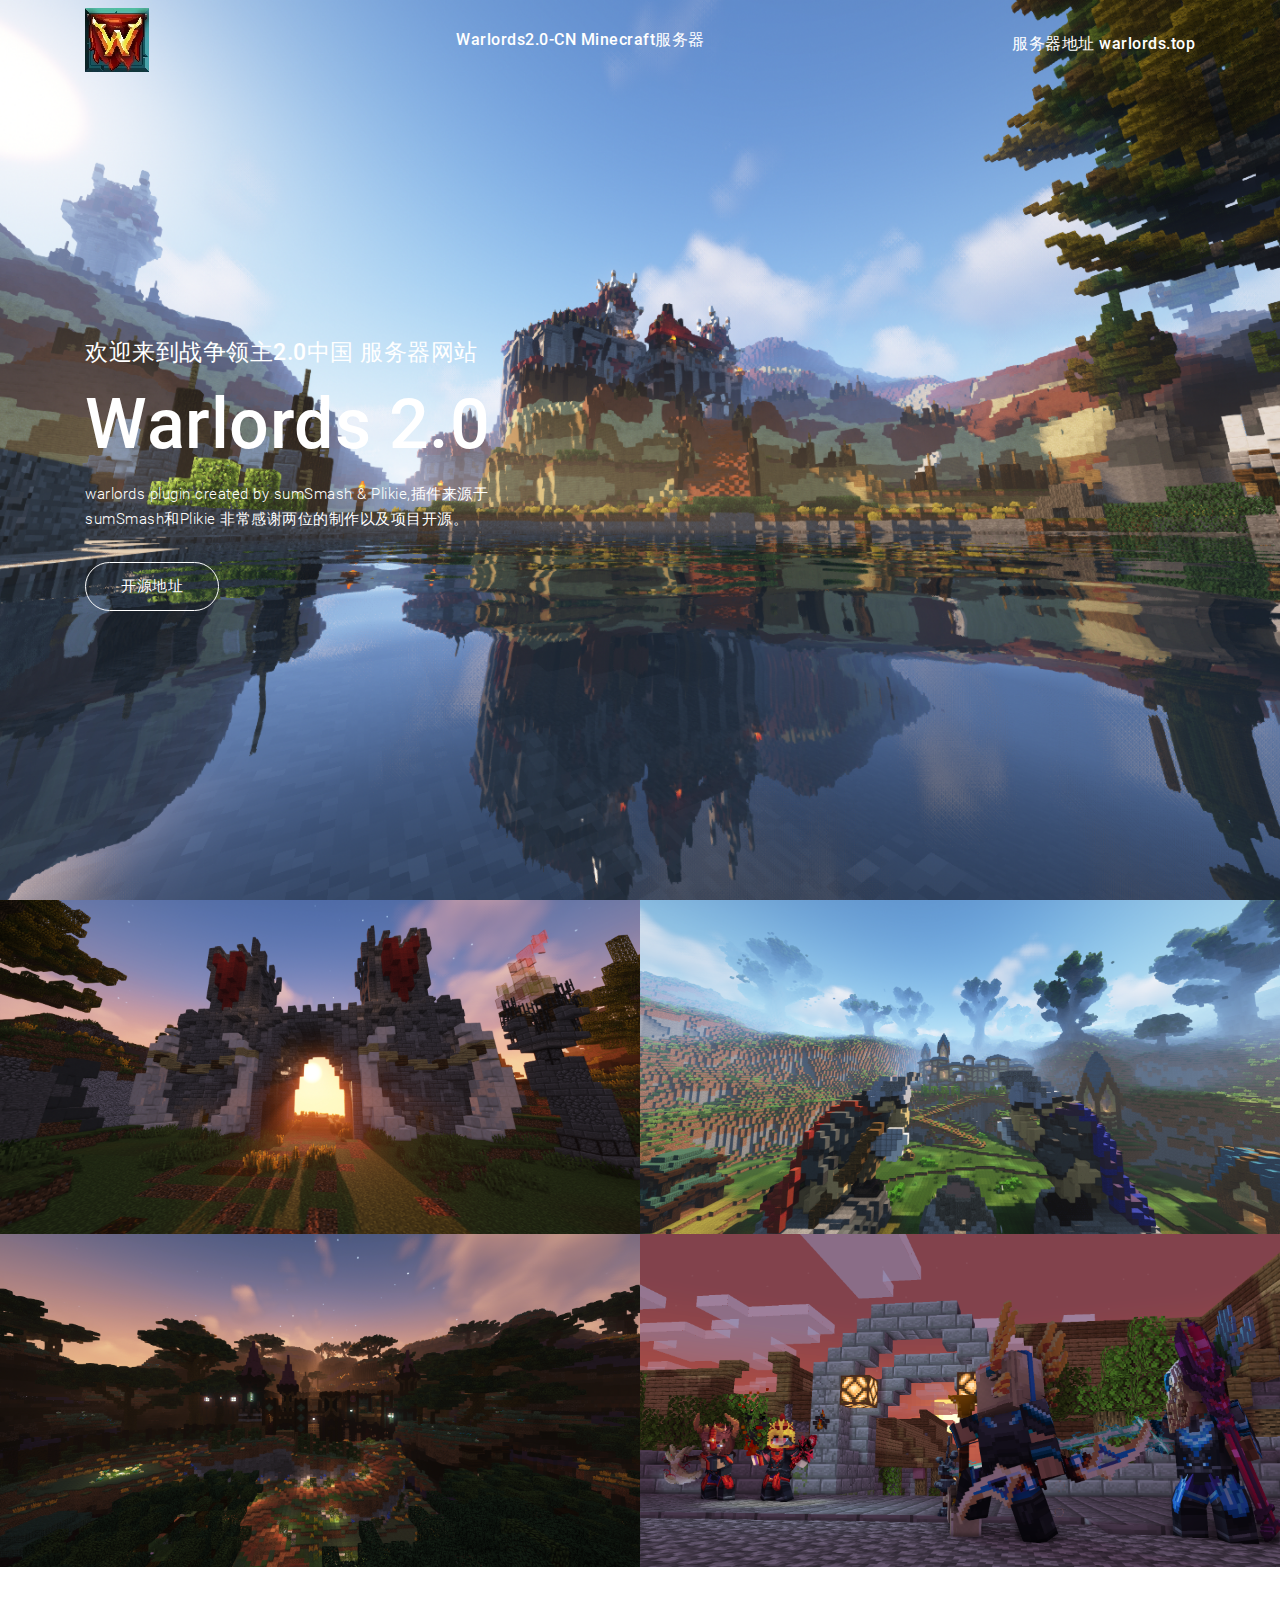
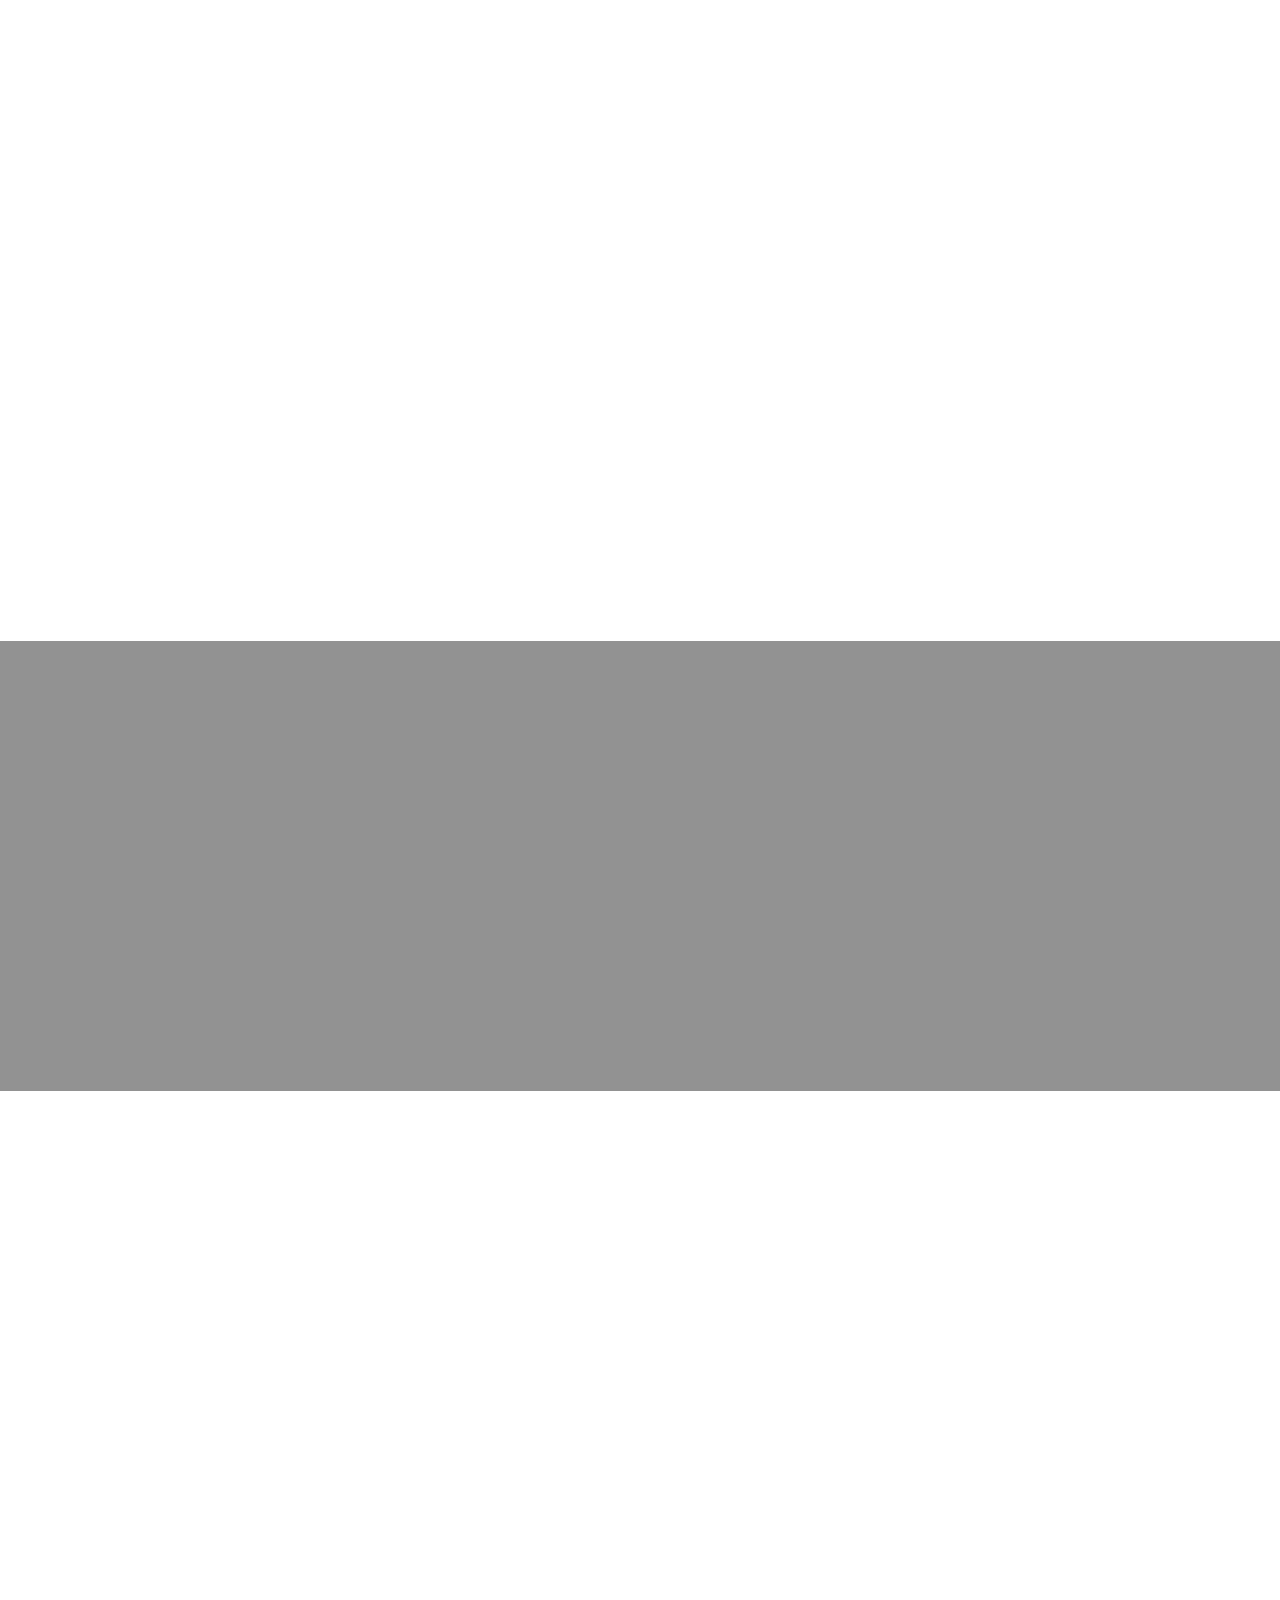
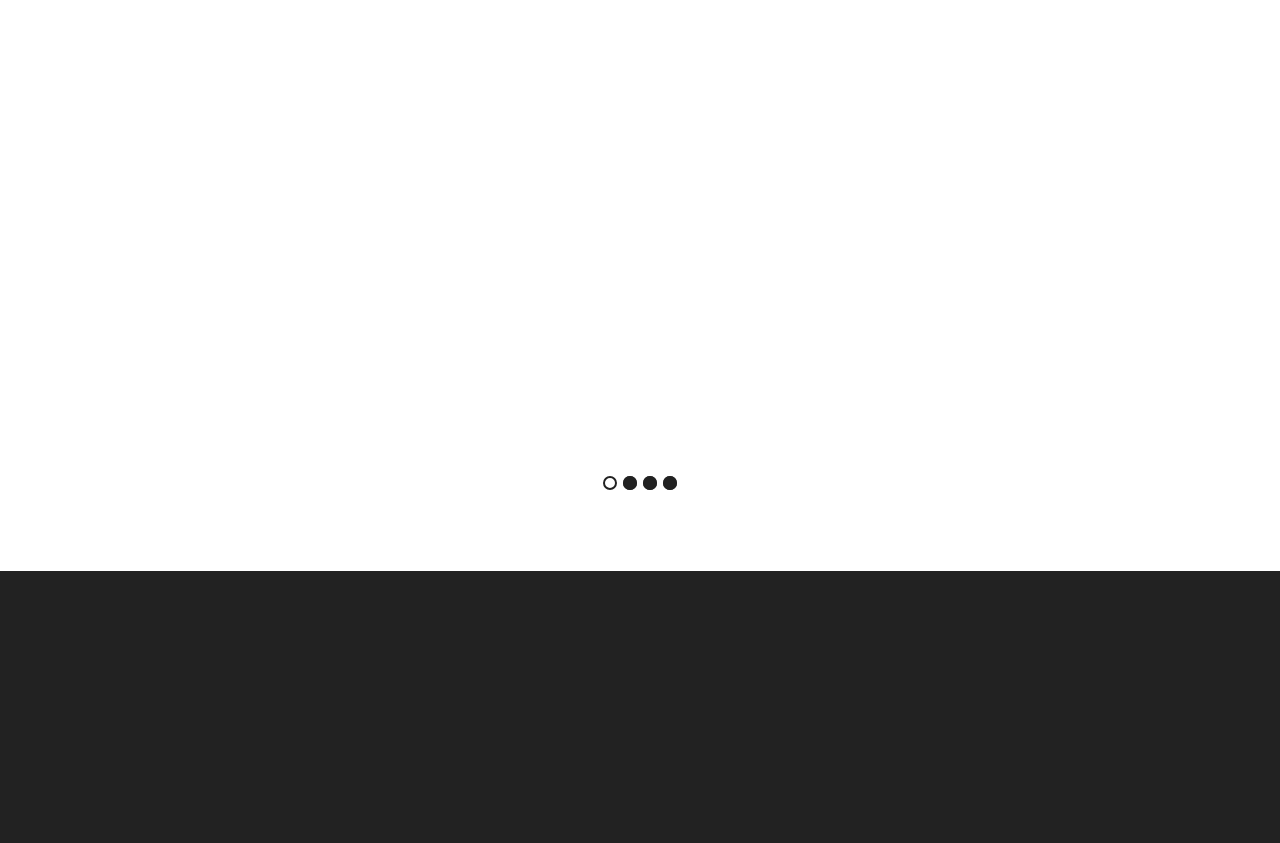
==== commit 8add6001: "edit" ====
--- a/docs/index.html
+++ b/docs/index.html
@@ -11,7 +11,7 @@
      <!-- keywords -->
      <meta name="keywords" content="Creative, modern, clean, bootstrap responsive, html5, css3, portfolio, blog, studio, templates, multipurpose, one page, corporate, start-up, studio, branding, designer, freelancer, carousel, parallax, photography, studio, masonry, grid, faq">
      <!-- Page Title -->
-     <title>战争领主2.0服务器</title>
+     <title>战争领主2.0 服务器</title>
     
     <!-- Favicon -->
     <link href="static/image/logo.ico" rel="shortcut icon">
@@ -161,7 +161,7 @@
             <div class="col-12 col-lg-6 text-center text-lg-left wow fadeInLeft" data-wow-delay=".8s">
                 <div class="heading-area">
                     <span class="sub-heading">服务器始于2022年4月12日.</span>
-                    <h4 class="heading">已累计运行超过4个月20天.目前因大部分玩家学业原因正处于停服状态.</h4>
+                    <h4 class="heading">服务器构建于Minecraft 1.8.9 支持1.19.2到1.8.8期间所有正式版本。目前因大部分玩家学业原因正处于停服状态。</h4>
                 </div>
             </div>
             <div class="col-12 col-lg-6 d-flex align-items-center text-center text-lg-left  wow fadeInRight" data-wow-delay=".2s">
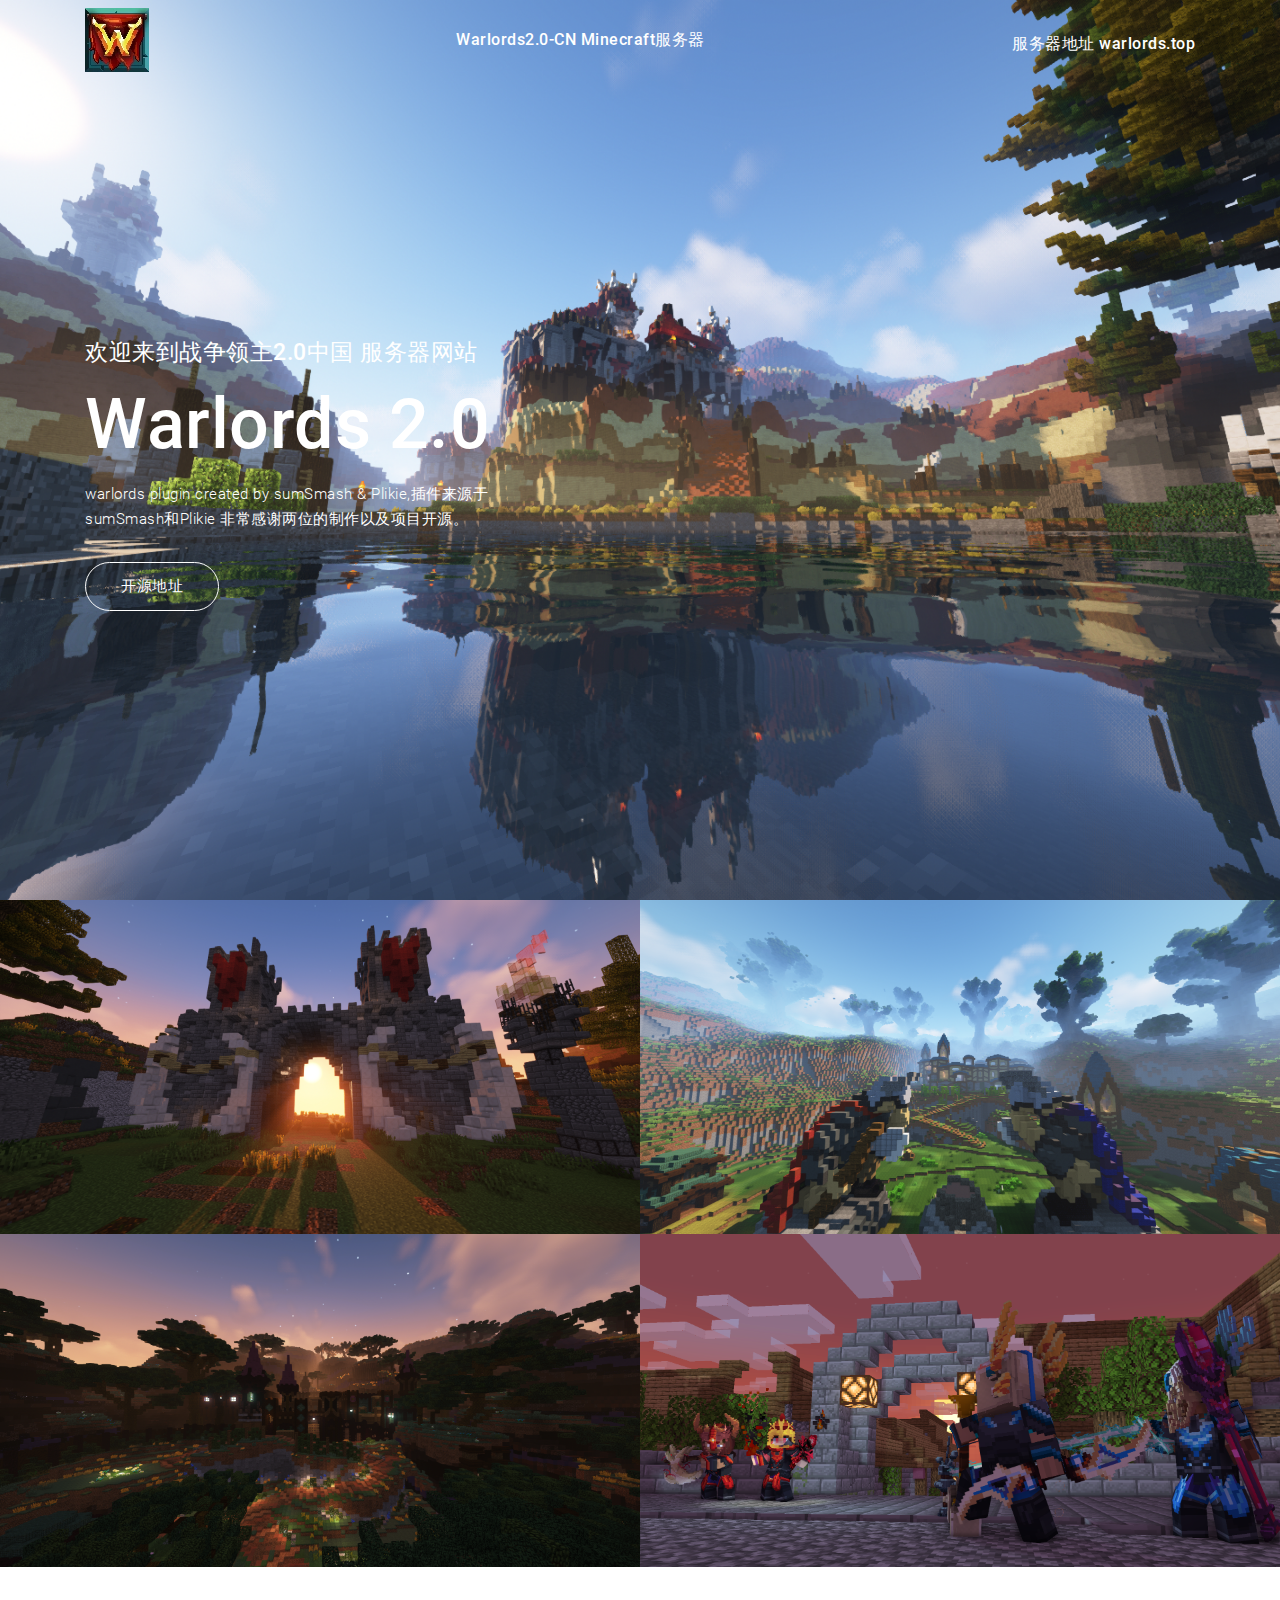
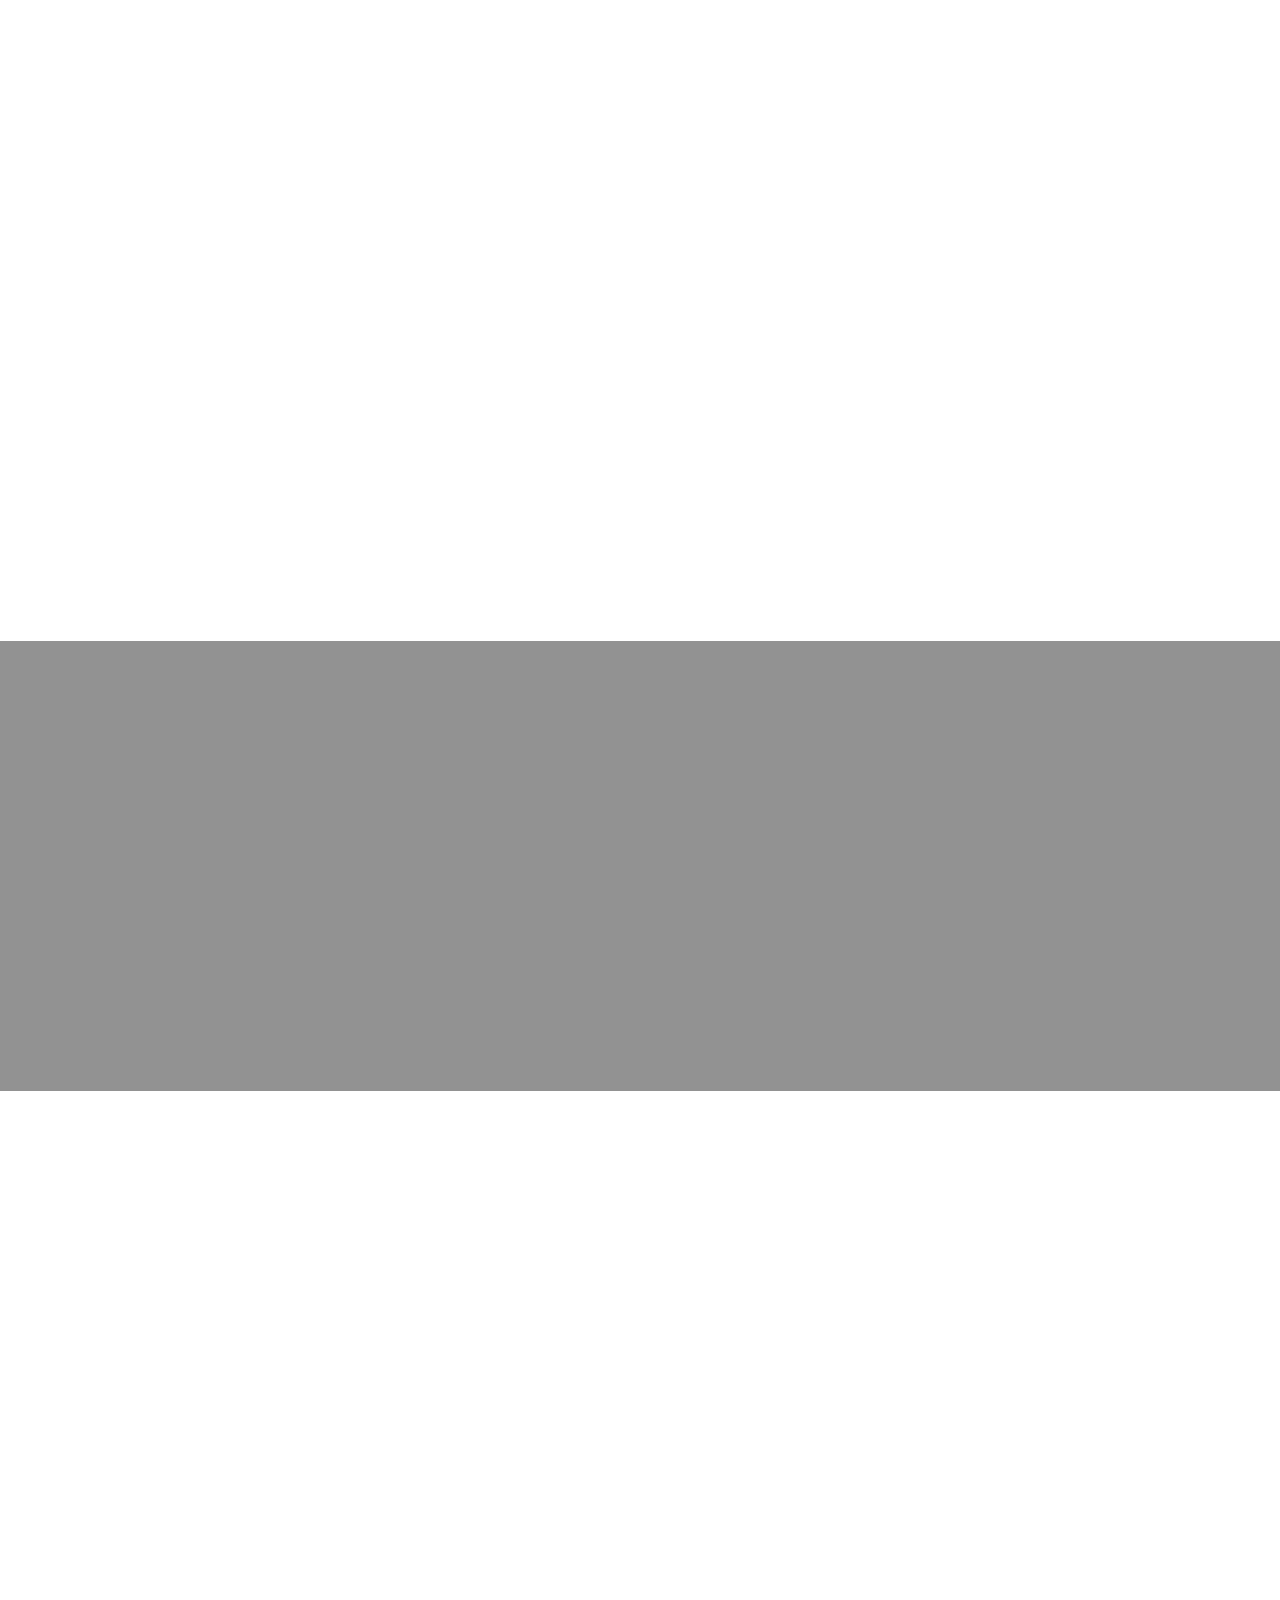
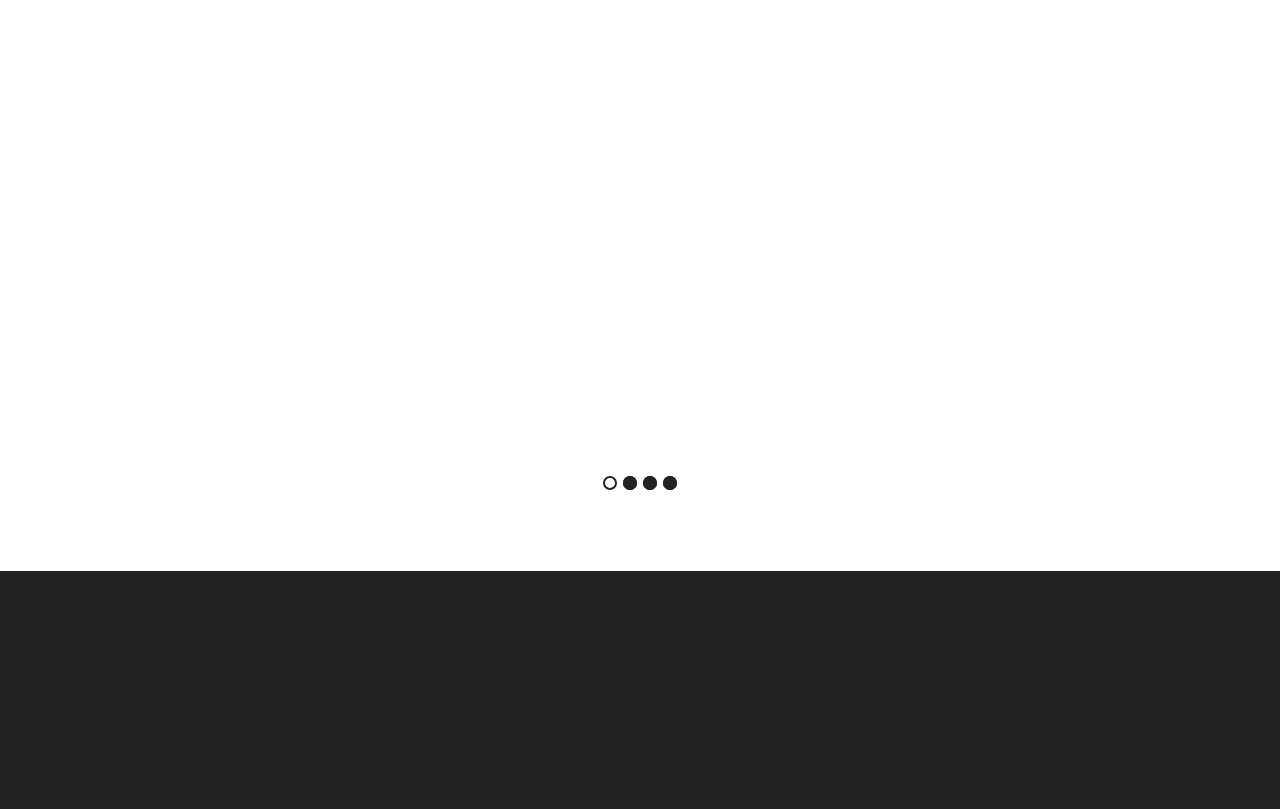
==== commit 424aff98: "update" ====
--- a/docs/index.html
+++ b/docs/index.html
@@ -318,8 +318,9 @@
     <div class="container">
         <div class="row">
             <div class="col-12 text-center wow fadeIn" data-wow-duration=".8s">
-                <p class="info footer_text">WarlordsCN server &copy; 2022.插件代码均与hypixel服务器无关</p>
-                <p class="info footer_text">联系邮箱email@warlords.top</p>
+                <a>WarlordsCN server 2022.插件代码均与hypixel服务器无关</a>
+                <br><a href="https://beian.miit.gov.cn/" style="color:white">warlords.top - 湘ICP备2022020030号</a>
+                <p class="info footer_text">联系邮箱 - <a href="mailto:email@warlords.top" style="color:white">email@warlords.top</p>
             </div>
         </div>
     </div>
